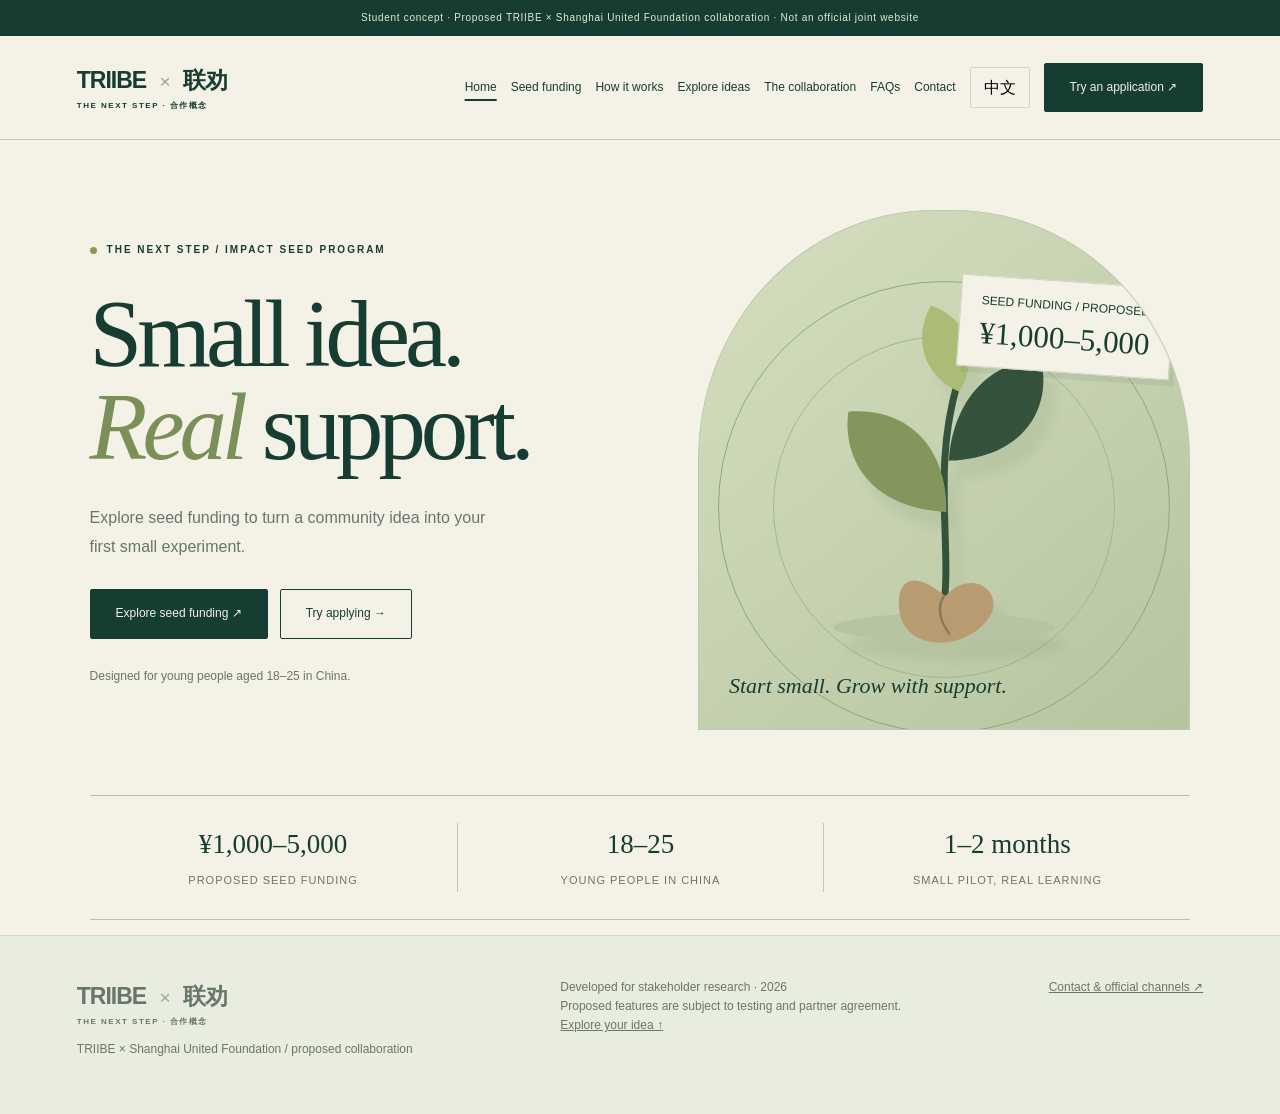
==== index.html @ d9dc988c "Add files via upload" ====
<!doctype html><html lang="en"><head><meta charset="utf-8"><meta name="viewport" content="width=device-width, initial-scale=1"><title>The Next Step — TRIIBE × 联劝 · 合作概念</title><meta name="description" content="Turn a social impact idea into a small first experiment. Explore the Impact Seed Program prototype."><link rel="icon" href="data:image/svg+xml,%3Csvg xmlns='http://www.w3.org/2000/svg' viewBox='0 0 100 100'%3E%3Crect width='100' height='100' rx='50' fill='%231e4337'/%3E%3Ctext x='30' y='73' font-size='70' fill='%23f3efdf'%3Et%3C/text%3E%3C/svg%3E"><link rel="stylesheet" href="styles.css"></head><body><div id="app"></div><script src="app.js"></script></body></html>
---- styles.css ----
:root{--green:#214638;--cream:#f5f2e9;--lime:#d5e3a4;--ink:#213d33;--muted:#69766b;--line:#d8ddcf}*{box-sizing:border-box}html{scroll-behavior:smooth}body{margin:0;background:var(--cream);color:var(--ink);font:16px/1.6 Arial,"PingFang SC",sans-serif}button,input,textarea,select{font:inherit}button,a{touch-action:manipulation}a{color:inherit}button{cursor:pointer}button:focus-visible,a:focus-visible,input:focus-visible,textarea:focus-visible,select:focus-visible{outline:3px solid #8b9d48;outline-offset:4px}header{height:90px;border-bottom:1px solid var(--line);display:flex;align-items:center;justify-content:space-between;padding:0 6%;gap:20px}.brand{text-decoration:none;font-size:29px;font-weight:900;letter-spacing:-2px}.brand span{font-size:11px;letter-spacing:1px;display:block;margin-top:-10px}nav{display:flex;gap:28px;align-items:center}nav a{text-decoration:none;font-size:14px}.lang{background:none;border:1px solid var(--line);border-radius:30px;padding:7px 13px}.pill{display:inline-block;text-decoration:none;background:var(--green);color:var(--cream);border:1px solid var(--green);border-radius:40px;padding:13px 24px;font-size:14px}.pill.light{background:var(--lime);color:var(--green);border-color:var(--lime)}.pill.outline{background:transparent;color:inherit;border-color:currentColor}.notice{text-align:center;font-size:12px;letter-spacing:.3px;background:#e8ecd9;padding:8px 15px}.wrap{max-width:1280px;margin:auto;padding:0 6%}.hero{display:grid;grid-template-columns:1.1fr 1fr;gap:55px;padding-top:78px;padding-bottom:75px;align-items:center}.eyebrow{text-transform:uppercase;font-size:11px;font-weight:bold;letter-spacing:2px;display:flex;align-items:center;gap:10px}.eyebrow:before{content:'';height:7px;width:7px;background:#899b55;border-radius:50%}h1{font-family:Georgia,"Songti SC",serif;font-size:clamp(52px,6.2vw,86px);font-weight:normal;line-height:1.04;letter-spacing:-3px;margin:25px 0}h1 em{font-weight:normal;color:#7a8e51}p{max-width:640px}.lead{font-size:17px;color:var(--muted);max-width:420px}.actions{display:flex;gap:12px;flex-wrap:wrap;margin:28px 0}.micro{font-size:12px;color:var(--muted)}.art{min-height:475px;background:#dce3cf;border-radius:180px 180px 10px 10px;position:relative;display:flex;align-items:center;justify-content:center;overflow:hidden}.art:before,.art:after{content:'';position:absolute;width:400px;height:400px;border:1px solid #b8c6a8;border-radius:50%;top:90px}.art:after{width:300px;height:300px;top:145px}.plant{width:230px;height:320px;z-index:1}.artlabel{position:absolute;bottom:24px;left:25px;font:italic 20px Georgia}.float{position:absolute;top:45px;right:20px;background:var(--cream);border:1px solid #cdd4c0;border-radius:8px;padding:12px 18px;font-size:12px;z-index:2;transform:rotate(5deg)}.strip{border-top:1px solid var(--line);border-bottom:1px solid var(--line);display:grid;grid-template-columns:repeat(3,1fr);padding:24px 0;text-align:center}.strip strong{display:block;font-family:Georgia,serif;font-size:26px;font-weight:normal}.strip span{font-size:11px;color:var(--muted)}section{padding:85px 0;scroll-margin-top:20px}h2{font:normal clamp(32px,4vw,50px)/1.15 Georgia,"Songti SC",serif;letter-spacing:-1px;margin:17px 0 22px}h3{font-size:19px;font-weight:500;line-height:1.35}.sectionhead{display:flex;justify-content:space-between;align-items:end;gap:40px;margin-bottom:35px}.sectionhead p{max-width:380px;color:var(--muted);font-size:14px}.cards{display:grid;grid-template-columns:repeat(3,1fr);gap:20px}.card{border:1px solid var(--line);padding:30px;border-radius:5px;display:flex;flex-direction:column}.card .icon{font:34px Georgia;color:#7b8c54}.card p{font-size:14px;color:var(--muted)}.card ul{padding-left:18px;font-size:13px;line-height:1.9}.dark{background:var(--green);color:var(--cream)}.dark .eyebrow:before{background:var(--lime)}.steps{display:grid;grid-template-columns:repeat(4,1fr);gap:25px;margin-top:40px}.step{border-top:1px solid #66806a;padding-top:17px}.step b{font:italic 32px Georgia;color:var(--lime)}.step p{font-size:13px;color:#cbd7ca}.split{display:grid;grid-template-columns:.8fr 1.2fr;gap:70px}.quiz{background:#e5e9d8;padding:35px;border-radius:8px}.quiz h3{margin-top:0;font-size:22px}.choices{display:grid;gap:10px}.choice{border:1px solid #c4cdb4;background:var(--cream);text-align:left;border-radius:5px;padding:15px;color:var(--green)}.choice:hover{background:#d5e3a4}.result{border-left:3px solid #84964e;padding-left:20px}.tag{font-size:10px;text-transform:uppercase;letter-spacing:1px;border:1px solid var(--line);padding:4px 8px;border-radius:20px;align-self:start}.example{margin:20px 0}.example .card{background:#eceee2}.example strong{font-family:Georgia;font-weight:normal;font-size:22px}.example .card p{margin-bottom:0}.formarea{background:#e8ecdf}.formbox{background:var(--cream);padding:35px;border:1px solid var(--line);border-radius:6px}.progress{display:flex;gap:8px;margin-bottom:25px}.progress i{height:4px;background:#d7ddcd;flex:1}.progress i.on{background:var(--green)}label{display:block;font-size:13px;font-weight:bold;margin-bottom:16px}input,select,textarea{display:block;width:100%;border:1px solid #c9d0bf;border-radius:3px;background:#fffef9;color:var(--ink);padding:12px;margin-top:7px}textarea{min-height:100px;resize:vertical}.row{display:grid;grid-template-columns:1fr 1fr;gap:16px}.check{display:flex;align-items:start;gap:10px;font-weight:normal}.check input{width:auto;margin-top:6px}.formbuttons{display:flex;gap:10px;justify-content:space-between;align-items:center;margin-top:25px}.error{color:#a03724;font-size:13px}details{border-bottom:1px solid var(--line);padding:19px 0}summary{cursor:pointer;font-size:17px}details p{font-size:14px;color:var(--muted);max-width:800px}.outcomes{display:flex;gap:10px;flex-wrap:wrap;margin-top:25px}.outcomes span{padding:8px 13px;border:1px solid #6b836d;border-radius:25px;font-size:12px}footer{padding:40px 6%;display:flex;justify-content:space-between;border-top:1px solid var(--line);gap:30px;font-size:12px;color:var(--muted)}[hidden]{display:none!important}.success{padding:20px 0}.success h3{font-family:Georgia;font-size:32px}.mobilemenu{display:none}@media(max-width:800px){header{height:75px}nav{gap:10px}nav a:not(.pill){display:none}nav .pill{padding:8px 12px;font-size:12px}.hero{grid-template-columns:1fr;gap:35px;padding-top:42px}.art{min-height:360px;max-width:500px;width:100%;margin:auto}.plant{height:260px}h1{letter-spacing:-2px}.cards,.steps{grid-template-columns:1fr 1fr}.cards .card:last-child{grid-column:1/-1}.split{grid-template-columns:1fr;gap:25px}.sectionhead{display:block}.sectionhead p{max-width:100%}section{padding:55px 0}.strip strong{font-size:20px}.strip span{font-size:10px}.row{grid-template-columns:1fr}.formbox,.quiz{padding:23px}footer{flex-direction:column}.steps{gap:20px}}@media(prefers-reduced-motion:reduce){html{scroll-behavior:auto}}

header{position:relative;background:var(--cream);z-index:10}nav{gap:20px}nav a[aria-current=page]:not(.pill){text-decoration:underline;text-underline-offset:8px;text-decoration-thickness:2px}main{min-height:calc(100vh - 290px)}#stories{padding-top:65px}#support .actions{margin-bottom:0}
@media(max-width:1050px){header{padding:0 4%;gap:12px}nav{gap:12px}nav a{font-size:12px}}
@media(max-width:800px){.mobilemenu{display:block;margin-left:auto}nav{display:none;position:absolute;top:75px;left:0;right:0;background:var(--cream);padding:22px 6%;border-bottom:1px solid var(--line);box-shadow:0 12px 20px #213d3310}nav.open{display:flex;align-items:stretch;flex-direction:column;gap:12px}nav a:not(.pill){display:block;font-size:16px;padding:8px 0}nav .lang{align-self:start}nav .pill{align-self:start;padding:12px 20px}main{min-height:65vh}}

/* Editorial identity: deep forest, paper, oversized typography. */
:root{--green:#163d32;--cream:#f4f1e7;--lime:#dce7b4;--ink:#173d32;--line:#d3d7c9}
body{background:var(--cream)}header{height:104px;padding:0 4%;border-bottom:1px solid #bcc7b6}.brand{font-size:23px;letter-spacing:-1px;white-space:nowrap}.brand small{font-weight:normal;color:#9cab82;margin:0 8px}.brand span{font-size:8px;letter-spacing:1.5px;margin-top:1px}nav{gap:16px}nav a{font-size:12px}.notice{background:#173d32;color:#e4e9d6;font-size:10px;letter-spacing:.7px;padding:10px}.wrap{max-width:1440px;padding:0 7%}.hero{padding-top:70px;padding-bottom:65px;gap:7%;grid-template-columns:1.08fr 1fr}h1{font-size:clamp(65px,7.4vw,112px);letter-spacing:-5px;line-height:.98;margin:30px 0}h1 em{color:#7b8f58}h2{font-size:clamp(42px,5vw,72px);line-height:1.04;letter-spacing:-2px}.lead{font-size:16px;line-height:1.8}.eyebrow{font-size:10px;letter-spacing:2px}.pill{padding:14px 25px;border-radius:2px;font-size:12px;transition:background .2s,transform .2s}.pill:hover{transform:translateY(-2px);background:#315944;color:white}.pill.outline:hover{background:#e1e7d3;color:var(--green)}.lang{border-radius:2px}.art{min-height:520px;border-radius:48% 48% 0 0;background:linear-gradient(140deg,#d5dfc0,#b6c4a0);border:1px solid #bdc9ac}.art:before{height:450px;width:450px;top:70px;border-color:#91a77b}.art:after{height:340px;width:340px;top:125px;border-color:#a4b68f}.plant{width:280px;height:390px;filter:drop-shadow(12px 18px 5px #3c533414)}.float{right:18px;top:70px;border-radius:0;transform:rotate(4deg);padding:15px 20px;box-shadow:5px 6px #193d3212}.artlabel{font-size:22px;left:30px;bottom:30px}.strip{padding:27px 0;border-color:#b6c3ad;margin-bottom:15px}.strip>div+div{border-left:1px solid #bdc9b5}.strip strong{font-size:27px}.strip span{letter-spacing:1px}.card{border:0;border-top:1px solid #a8b99b;border-radius:0;padding:30px 22px 30px 0}.card h3{font:normal 28px/1.2 Georgia,"Songti SC",serif}.card p{line-height:1.8}.cards{gap:35px}.card .eyebrow{font-size:9px}.dark{background:#173d32}.dark h2{max-width:800px}.steps{gap:40px}.step b{font-size:42px}.step h3{font-family:Georgia,"Songti SC",serif;font-size:24px}.example .card{padding:30px;background:#e8eddb;border-top:0;min-height:270px;position:relative}.example .card:after{content:'↗';font-size:28px;position:absolute;bottom:15px;right:22px;color:#82935e}.tag{border-radius:0;font-size:9px}.quiz,.formbox{border-radius:0;padding:40px}.formbox{box-shadow:12px 12px #183d320a}.choice{border-radius:0;padding:18px}.formarea{background:#e5ebd8}.formarea h2{font-size:60px}input,select,textarea{border-radius:0;background:#fbfaf5;padding:14px}.progress i{height:3px}.partner-grid{display:grid;grid-template-columns:1fr 1fr;gap:25px;margin:50px 0 30px}.partner-card{padding:45px;background:#e5ebd8;min-height:250px}.partner-card:nth-child(2){background:#173d32;color:#f4f1e7}.partner-card h3{font:normal 34px/1.2 Georgia,"Songti SC",serif}.partner-card p{font-size:14px;line-height:1.9;opacity:.8}.collab-note{font-size:12px;border-left:2px solid #8da06d;padding:10px 20px;color:#66755f;max-width:800px}footer{padding:42px 7%;background:#e9eddf}details{padding:25px 0}summary{font-family:Georgia,"Songti SC",serif;font-size:23px}.split{gap:8%}section{padding:70px 0 85px}
@media(min-width:801px) and (max-width:1150px){header{flex-wrap:wrap;height:auto;min-height:110px;padding-top:20px;padding-bottom:15px;gap:18px}nav{gap:15px;flex-wrap:wrap}.hero{gap:35px}h1{font-size:75px}.art{min-height:450px}}
@media(max-width:800px){header{height:85px}.brand{font-size:21px}nav{top:85px}.notice{font-size:9px}.hero{padding-top:42px;gap:35px}h1{font-size:76px;letter-spacing:-4px}.art{min-height:410px;max-width:450px}.plant{height:310px}.strip strong{font-size:20px}.strip span{letter-spacing:0;font-size:9px}.cards{gap:20px}.card h3{font-size:25px}.partner-grid{grid-template-columns:1fr}.partner-card{padding:28px}.formarea h2{font-size:45px}section{padding:45px 0 60px}.formbox,.quiz{padding:25px}.steps{gap:25px}h2{letter-spacing:-1px}.example .card{min-height:240px}}
@media(max-width:480px){.cards{grid-template-columns:1fr}.cards .card:last-child{grid-column:auto}.strip strong{font-size:16px}.strip span{font-size:8px}.art{min-height:350px}h1{font-size:66px}.steps{grid-template-columns:1fr}.partner-card h3{font-size:29px}}

.funding-hero{display:flex;align-items:center;justify-content:space-between;gap:25px;padding:35px 0;border-top:1px solid var(--line);border-bottom:1px solid var(--line);margin:35px 0}.funding-number{font:normal clamp(42px,6.5vw,94px)/1.2 Georgia,serif;letter-spacing:-3px;margin:15px 0}.funding-number span{color:#82925c}.funding-side{font-size:18px;line-height:2.5;border-left:1px solid var(--line);padding-left:40px}.disclosure-grid{display:grid;grid-template-columns:1fr 1fr;gap:0 45px;margin-top:45px}.detailbody{font-size:14px;line-height:1.9;padding:18px 0;max-width:740px;color:var(--muted)}.dark .pill.outline{color:var(--cream)}.dark .steps{margin:45px 0}.dark .lead{color:#c7d4c2}.float strong{font:normal 31px Georgia;display:block;margin-top:5px}.idea-grid{display:grid;grid-template-columns:repeat(3,1fr);gap:24px;margin-top:40px}.idea-card{border:1px solid var(--line)}.idea-art{height:180px;padding:20px;background:#dce5cb;display:flex;justify-content:space-between;align-items:center}.idea-art>span{align-self:start;font:italic 22px Georgia}.idea-art>b{font:normal 115px Georgia;margin-right:20px;color:#486642}.art-1{background:#e4ddc9}.art-2{background:#c6d7c8}.idea-content{padding:25px}.idea-content h3{font:normal 30px Georgia,"Songti SC",serif;margin:20px 0 12px}.idea-content p{font-size:14px}.idea-content summary,.partner-card summary{font:14px Arial,"PingFang SC",sans-serif}.partner-card .detailbody{color:inherit;opacity:.85}#workflow{max-width:950px;margin:auto}#workflow summary{font-size:25px}#partners .partner-grid{margin-top:30px}.formarea .micro{max-width:380px}
@media(max-width:800px){.funding-hero{align-items:start;flex-direction:column}.funding-side{padding-left:0;border:0;font-size:16px;display:flex;gap:25px}.funding-number{font-size:55px}.disclosure-grid{grid-template-columns:1fr}.idea-grid{grid-template-columns:1fr}.idea-card{display:grid;grid-template-columns:130px 1fr}.idea-art{height:100%;min-height:230px;flex-direction:column}.idea-art>b{font-size:70px;margin:0}.idea-content{padding:20px}.idea-content h3{font-size:27px}.float strong{font-size:26px}}
@media(max-width:420px){.idea-card{display:block}.idea-art{height:130px;min-height:0;flex-direction:row}.funding-number{font-size:46px}.funding-side{gap:15px;font-size:14px}}

/* Shared spacing and language-aware type */
:root{--body-font:"PingFang SC","Hiragino Sans GB","Microsoft YaHei",-apple-system,BlinkMacSystemFont,"Segoe UI",sans-serif;--display-font:"Palatino Linotype","Book Antiqua",Palatino,Georgia,serif}
body{font-family:var(--body-font);-webkit-font-smoothing:antialiased;text-rendering:optimizeLegibility}h1,h2,.card h3,.step h3,.partner-card h3,.idea-content h3,summary{font-family:var(--display-font);font-weight:400}#how>.wrap{width:100%;margin-inline:auto}#how .pill:not(.outline){background:var(--lime);border-color:var(--lime);color:var(--green)}.wrap{width:100%}header,footer{padding-inline:max(6%,calc((100vw - 1240px)/2))}
html[lang="zh-CN"] h1,html[lang="zh-CN"] h2,html[lang="zh-CN"] h3,html[lang="zh-CN"] summary,html[lang="zh-CN"] .artlabel{font-family:var(--body-font);font-style:normal;letter-spacing:.025em;font-weight:500}html[lang="zh-CN"] h1{font-size:clamp(48px,5.3vw,78px);line-height:1.24}html[lang="zh-CN"] h2{font-size:clamp(34px,3.8vw,56px);line-height:1.35}html[lang="zh-CN"] h1 em{font-style:normal;font-weight:500}html[lang="zh-CN"] h3{line-height:1.5}html[lang="zh-CN"] p,html[lang="zh-CN"] .detailbody{line-height:1.95;letter-spacing:.025em}html[lang="zh-CN"] .eyebrow{letter-spacing:.12em;font-weight:500}html[lang="zh-CN"] summary{font-size:19px}html[lang="zh-CN"] .brand{font-weight:650}html[lang="zh-CN"] nav a{font-size:13px}html[lang="zh-CN"] .pill{font-size:14px;letter-spacing:.03em}
@media(max-width:1150px) and (min-width:801px){header{padding-inline:5%}nav{gap:12px}html[lang="zh-CN"] nav a{font-size:12px}}
@media(max-width:800px){header,footer{padding-inline:6%}.wrap{padding-inline:7%}html[lang="zh-CN"] h1{font-size:52px}html[lang="zh-CN"] h2{font-size:36px}html[lang="zh-CN"] .formarea h2{font-size:36px}html[lang="zh-CN"] .partner-card h3,html[lang="zh-CN"] .idea-content h3{font-size:25px}}

.contact-grid{display:grid;grid-template-columns:1fr 1fr;gap:28px;margin:40px 0}.contact-card{border-top:1px solid var(--line);background:#e8eddf;padding:32px}.contact-card h3{font-size:25px}.contact-link{font-size:clamp(15px,1.6vw,22px);text-underline-offset:5px;overflow-wrap:anywhere}.contact-card .micro{margin-bottom:4px}.contact-card summary{font-size:17px}header{flex-wrap:wrap;height:auto;min-height:104px;padding-block:20px;gap:20px}nav{flex-wrap:wrap;gap:14px}@media(max-width:800px){.contact-grid{grid-template-columns:1fr}.contact-card{padding:24px}header{height:85px;min-height:85px;padding-block:0}nav{gap:12px}}

/* Gentle motion on page entry, with an accessible reduced-motion fallback. */
@keyframes riseIn{from{opacity:0;transform:translateY(18px)}to{opacity:1;transform:translateY(0)}}
@keyframes imageIn{from{opacity:0;transform:translateY(20px) scale(.97)}to{opacity:1;transform:translateY(0) scale(1)}}
.page-enter .hero>div:first-child,.page-enter main section:not([hidden])>.wrap,.page-enter main section:not([hidden]):not(#how){animation:riseIn .65s cubic-bezier(.2,.7,.2,1) both}.page-enter .hero .art{animation:imageIn .85s cubic-bezier(.2,.7,.2,1) .1s both}.page-enter .strip{animation:riseIn .65s ease .2s both}.page-enter .step,.page-enter .idea-card,.page-enter .contact-card,.page-enter .partner-card{animation:riseIn .6s ease both}.page-enter .step:nth-child(2),.page-enter .idea-card:nth-child(2),.page-enter .contact-card:nth-child(2),.page-enter .partner-card:nth-child(2){animation-delay:.10s}.page-enter .step:nth-child(3),.page-enter .idea-card:nth-child(3){animation-delay:.20s}.page-enter .step:nth-child(4){animation-delay:.30s}.idea-card,.partner-card,.contact-card{transition:transform .25s ease,box-shadow .25s ease}.idea-card:hover,.partner-card:hover,.contact-card:hover{transform:translateY(-4px);box-shadow:0 12px 28px #163d3210}.choice{transition:background .2s ease,transform .2s ease}.choice:hover{transform:translateX(4px)}@media(prefers-reduced-motion:reduce){*,*::before,*::after{animation:none!important;transition:none!important;scroll-behavior:auto!important}}
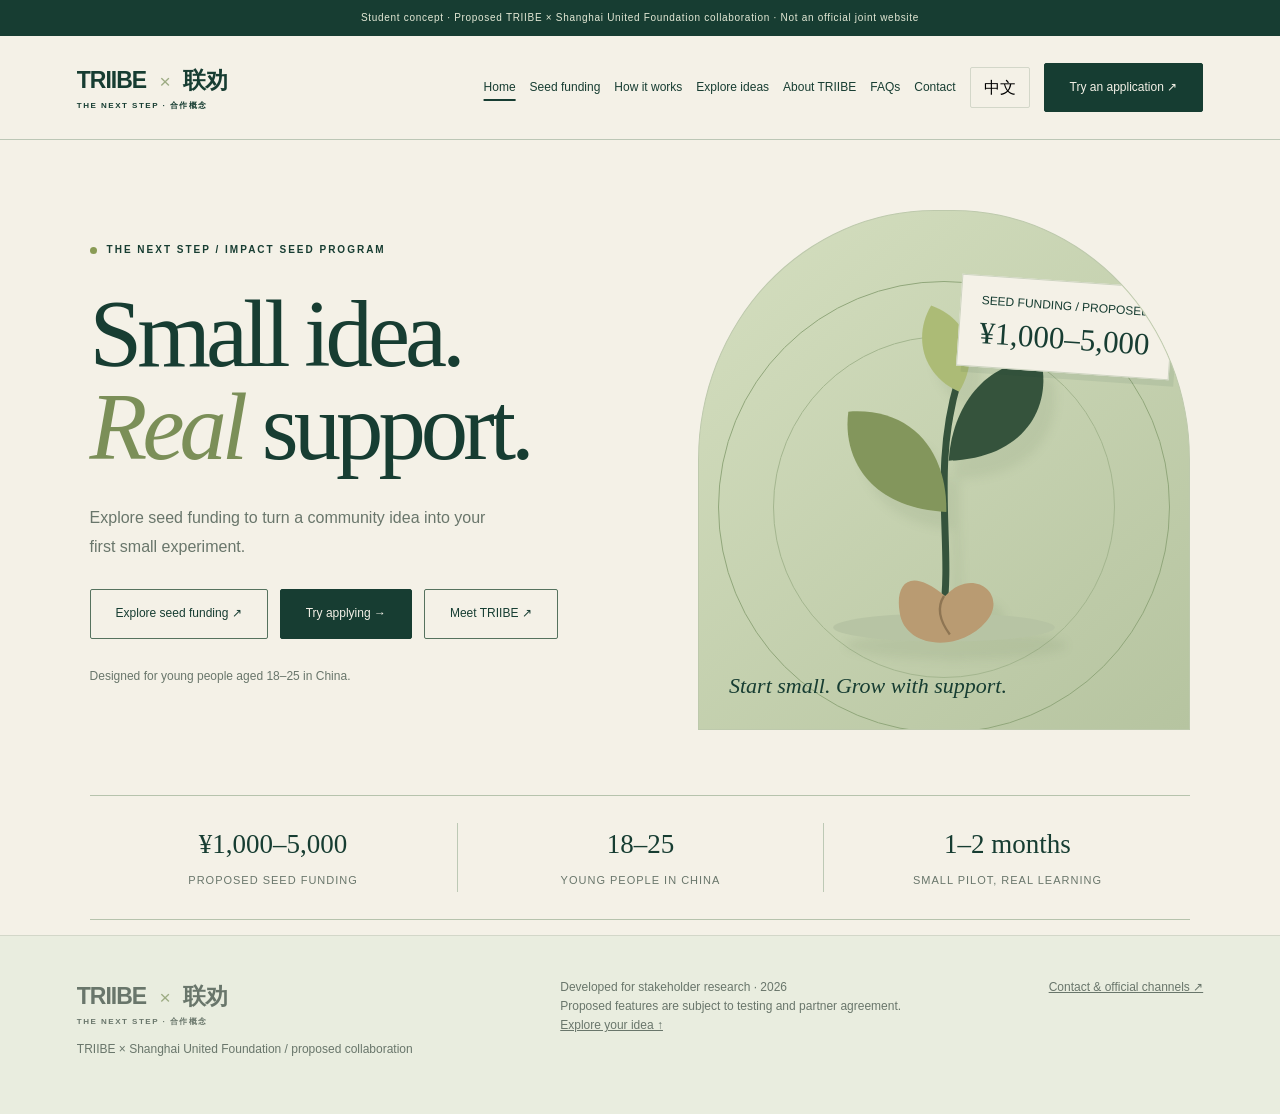
==== commit ff735586: "Add files via upload" ====
--- a/index.html
+++ b/index.html
@@ -1 +1 @@
-<!doctype html><html lang="en"><head><meta charset="utf-8"><meta name="viewport" content="width=device-width, initial-scale=1"><title>The Next Step — TRIIBE × 联劝 · 合作概念</title><meta name="description" content="Turn a social impact idea into a small first experiment. Explore the Impact Seed Program prototype."><link rel="icon" href="data:image/svg+xml,%3Csvg xmlns='http://www.w3.org/2000/svg' viewBox='0 0 100 100'%3E%3Crect width='100' height='100' rx='50' fill='%231e4337'/%3E%3Ctext x='30' y='73' font-size='70' fill='%23f3efdf'%3Et%3C/text%3E%3C/svg%3E"><link rel="stylesheet" href="styles.css"></head><body><div id="app"></div><script src="app.js"></script></body></html>
+<!doctype html><html lang="en"><head><meta charset="utf-8"><meta name="viewport" content="width=device-width, initial-scale=1"><title>The Next Step — TRIIBE × 联劝 · 合作概念</title><meta name="description" content="Turn a social impact idea into a small first experiment. Explore the Impact Seed Program prototype."><link rel="icon" href="data:image/svg+xml,%3Csvg xmlns='http://www.w3.org/2000/svg' viewBox='0 0 100 100'%3E%3Crect width='100' height='100' rx='50' fill='%231e4337'/%3E%3Ctext x='30' y='73' font-size='70' fill='%23f3efdf'%3Et%3C/text%3E%3C/svg%3E"><link rel="stylesheet" href="styles.css?v=20261028-photo-fix"></head><body><div id="app"></div><script src="app.js?v=20261028-photo-fix"></script></body></html>
--- a/styles.css
+++ b/styles.css
@@ -29,3 +29,23 @@
 @keyframes riseIn{from{opacity:0;transform:translateY(18px)}to{opacity:1;transform:translateY(0)}}
 @keyframes imageIn{from{opacity:0;transform:translateY(20px) scale(.97)}to{opacity:1;transform:translateY(0) scale(1)}}
 .page-enter .hero>div:first-child,.page-enter main section:not([hidden])>.wrap,.page-enter main section:not([hidden]):not(#how){animation:riseIn .65s cubic-bezier(.2,.7,.2,1) both}.page-enter .hero .art{animation:imageIn .85s cubic-bezier(.2,.7,.2,1) .1s both}.page-enter .strip{animation:riseIn .65s ease .2s both}.page-enter .step,.page-enter .idea-card,.page-enter .contact-card,.page-enter .partner-card{animation:riseIn .6s ease both}.page-enter .step:nth-child(2),.page-enter .idea-card:nth-child(2),.page-enter .contact-card:nth-child(2),.page-enter .partner-card:nth-child(2){animation-delay:.10s}.page-enter .step:nth-child(3),.page-enter .idea-card:nth-child(3){animation-delay:.20s}.page-enter .step:nth-child(4){animation-delay:.30s}.idea-card,.partner-card,.contact-card{transition:transform .25s ease,box-shadow .25s ease}.idea-card:hover,.partner-card:hover,.contact-card:hover{transform:translateY(-4px);box-shadow:0 12px 28px #163d3210}.choice{transition:background .2s ease,transform .2s ease}.choice:hover{transform:translateX(4px)}@media(prefers-reduced-motion:reduce){*,*::before,*::after{animation:none!important;transition:none!important;scroll-behavior:auto!important}}
+
+.answer-summary{background:#e6ebd9;padding:15px;font-size:13px;line-height:1.8;margin:20px 0}.response-plan{margin-top:30px;padding-top:22px;border-top:1px solid var(--line)}.response-grid{display:grid;grid-template-columns:repeat(2,1fr);gap:14px;margin-top:20px}.response-grid>div{border-left:2px solid #93a372;padding-left:12px}.response-grid b{font-size:13px;font-weight:500}.response-grid p{font-size:12px;margin:6px 0;color:var(--muted)}#intakeBack{margin-top:20px}#application textarea{min-height:85px}.formbox .answer-summary{font-size:12px}.formarea .split{align-items:start}#about .cards{margin:30px 0}#about .strip strong{font-size:27px}@media(max-width:480px){.response-grid{grid-template-columns:1fr}}
+
+/* Founder stories and partnership map */
+#about .cards{gap:24px}#about .founder-card{padding:0;border:1px solid #d0dac7;background:#f9f7f0;overflow:hidden}.founder-photo{height:290px;position:relative;overflow:hidden;background:#dce5cf}.photo-1{background:#c6d7c7}.photo-2{background:#e4ddca}.founder-photo img{width:100%;height:100%;object-fit:cover;object-position:center 25%;display:block;transition:transform .5s ease}.founder-card:hover img{transform:scale(1.035)}.photo-caption{position:absolute;bottom:14px;left:14px;background:#f5f2e9ee;padding:6px 10px;font-size:9px;letter-spacing:1px}.founder-copy{padding:26px;display:flex;flex-direction:column;flex:1}.founder-copy h3{font-size:27px;line-height:1.25;margin:20px 0 12px}.founder-copy p{font-size:14px}.founder-copy>a{margin-top:auto;font-size:12px;padding-top:15px;text-underline-offset:5px}.pillar-icon{margin-bottom:16px;color:#78905d}.structure{margin:38px 0 28px;padding:30px;background:#faf9f4;border:1px solid var(--line);border-radius:14px}.structure-label{text-align:center;font-size:11px;letter-spacing:1.4px;margin-bottom:25px}.structure-pair{display:grid;grid-template-columns:1fr 1fr;gap:16px}.structure-box{background:#e3ede4;border-radius:12px;text-align:center;padding:26px 20px}.structure-box h3{font-family:var(--body-font);font-size:23px;font-weight:500;margin:0 0 12px}.structure-box p{margin:0 auto;font-size:14px;color:#5a7566;line-height:1.8}.structure-core{background:#204e3e;color:#f4f1e7;padding:30px}.structure-core p{color:#dce7db}.structure-local{background:transparent;border:1px solid #dce4d7}.structure-youth{background:#f2f5eb;border:1px solid #bfceba}.structure-connector{display:flex;justify-content:center;align-items:center;gap:22px;padding:17px 0;font-size:12px;color:#75836d}.structure-connector span{font-size:23px}.structure>.micro{margin-top:24px;text-align:center;max-width:100%;font-size:11px}.role-disclosure{margin-bottom:25px}.role-disclosure summary{font-size:17px}.founder-card{transition:box-shadow .25s ease}.founder-card:hover{box-shadow:0 12px 25px #163d3212}@media(max-width:800px){.founder-photo{height:260px}.structure{padding:20px}.structure-box h3{font-size:19px}.structure-box p{font-size:12px}}@media(max-width:480px){.structure-pair{grid-template-columns:1fr}.structure-box{padding:22px 15px}.structure-connector{gap:10px;font-size:11px}.founder-photo{height:300px}}
+
+/* One continuous journey: pilot steps above, next pathways below. */
+#how{padding-bottom:0}#how>.wrap{padding-bottom:60px}#how .steps{gap:18px}#how .step{position:relative;border:1px solid #597260;background:#ffffff04;border-radius:8px;padding:24px;overflow:hidden}#how .step b{font-size:30px}#how .step-symbol{position:absolute;right:18px;top:18px;font-size:34px;font-weight:300;color:#8fa77a}#how .step h3{margin-top:35px}#how .step p{margin-bottom:0}.after-pilot{background:var(--cream);color:var(--ink);padding:65px 0 70px}.after-heading{display:flex;align-items:end;justify-content:space-between;gap:35px;margin-bottom:35px}.after-heading h2{margin-bottom:0!important}.after-heading>p{max-width:310px;color:var(--muted);font-size:14px}.pathways{display:grid;grid-template-columns:repeat(3,1fr);gap:22px}.pathway{border:1px solid #ced7c4;background:#fbfaf5;overflow:hidden;border-radius:8px;transition:transform .25s,box-shadow .25s}.pathway:hover{transform:translateY(-4px);box-shadow:0 10px 24px #173d3212}.pathway-art{height:175px;background:#e3e9d7;position:relative;display:flex;align-items:center;justify-content:center;overflow:hidden}.path-1 .pathway-art{background:#d2dfd5}.path-2 .pathway-art{background:#dce3b9}.pathway-art>span{position:absolute;top:18px;left:20px;font-size:11px;letter-spacing:2px}.pathway-art>b{font:normal 110px Georgia;color:#496544;z-index:1}.pathway-art>i{position:absolute;border:1px solid #93a78088;width:130px;height:130px;border-radius:50%;right:-15px;bottom:-15px}.pathway-copy{padding:26px}.pathway-copy h3{font:normal 27px/1.3 var(--display-font);margin:0 0 16px}.pathway-copy p{font-size:14px;line-height:1.8;color:var(--muted)}.pathway-copy a{font-size:12px;text-underline-offset:4px}#how .after-pilot h2{max-width:none}.after-pilot>.wrap>.micro{margin-top:25px;max-width:850px}.page-enter .pathway{animation:riseIn .6s ease both}.page-enter .pathway:nth-child(2){animation-delay:.1s}.page-enter .pathway:nth-child(3){animation-delay:.2s}@media(max-width:800px){#how .steps{grid-template-columns:1fr 1fr}.after-heading{display:block}.after-heading>p{max-width:100%;margin-top:20px}.pathways{grid-template-columns:1fr}.pathway{display:grid;grid-template-columns:140px 1fr}.pathway-art{height:100%;min-height:210px}.pathway-art>b{font-size:85px}.after-pilot{padding:45px 0}.pathway-copy{padding:22px}}@media(max-width:480px){#how .steps{grid-template-columns:1fr}.pathway{grid-template-columns:100px 1fr}.pathway-art{min-height:220px}.pathway-art>b{font-size:65px}.pathway-copy h3{font-size:23px}}
+
+#stories .idea-art{height:200px;display:flex;justify-content:center;align-items:center;padding:15px;position:relative;background:#e4ead8}#stories .art-1{background:#e8dfce}#stories .art-2{background:#d6e2d9}#stories .idea-art>span{position:absolute;top:18px;left:20px;font:11px var(--body-font);letter-spacing:2px}.pilot-illustration{width:100%;height:175px;transition:transform .3s}.idea-card:hover .pilot-illustration{transform:translateY(-3px)}.budget-sheet{border:1px solid var(--line);background:#fbfaf5;margin:20px 0;font-size:12px}.budget-sheet-head,.budget-total{display:flex;align-items:center;justify-content:space-between;padding:15px;background:#e5ebd9;gap:12px}.budget-sheet-head span{font-size:9px;letter-spacing:1px}.budget-sheet-head strong{font:23px Georgia}.budget-line{display:flex;justify-content:space-between;align-items:start;gap:12px;padding:15px;border-bottom:1px solid var(--line)}.budget-line b{font-size:13px;font-weight:500}.budget-line small{display:block;color:#6c7e61;margin-top:4px}.budget-line p{font-size:11px!important;line-height:1.7;margin:6px 0 0}.budget-line>strong{white-space:nowrap;font-size:13px}.budget-total{background:transparent;font-size:13px}.budget-tips{padding:32px;background:#e9eddf;margin:35px 0}.budget-tips h3{font:normal 32px/1.3 var(--display-font);margin:18px 0}.budget-tip-grid{display:grid;grid-template-columns:repeat(3,1fr);gap:24px}.budget-tip-grid p{font-size:13px}.budget-tip-grid b{display:block;font:italic 28px Georgia;margin-bottom:10px;color:#839462}@media(max-width:800px){#stories .idea-card{display:block}#stories .idea-art{height:180px;min-height:0}.budget-tip-grid{grid-template-columns:1fr;gap:0}.budget-tips{padding:24px}}
+
+.triibe-tool{display:block;width:100%;border:0;height:1100px;background:transparent;margin-top:35px}#find.tool-page{display:block}.tool-page>.lead{max-width:660px}#support .actions,#how .actions{row-gap:12px}.tool-page h2{max-width:850px}@media(max-width:800px){.triibe-tool{height:1900px}}
+
+/* Action colours communicate purpose: exploration tools vs other destinations. */
+.actions a.pill{background:transparent!important;color:var(--green)!important;border-color:#55725e!important}.dark>.wrap .actions a.pill{background:transparent!important;color:var(--cream)!important;border-color:#aabca5!important}
+.actions a.pill[href="#find"],.actions a.pill[href="#budget"],.dark>.wrap .actions a.pill[href="#find"],.dark>.wrap .actions a.pill[href="#budget"]{background:#dce7b4!important;color:#173d32!important;border-color:#dce7b4!important}
+.actions a.pill:hover{background:#e4eadd!important;color:#173d32!important}.dark>.wrap .actions a.pill:hover{background:#ffffff14!important;color:#f4f1e7!important}
+.actions a.pill[href="#find"]:hover,.actions a.pill[href="#budget"]:hover{background:#cbdc98!important;color:#173d32!important;border-color:#cbdc98!important}
+
+.hero .actions a.pill[href="#apply"]{background:#173d32!important;color:#f4f1e7!important;border-color:#173d32!important}.hero .actions a.pill[href="#apply"]:hover{background:#315944!important;color:#f4f1e7!important;border-color:#315944!important}
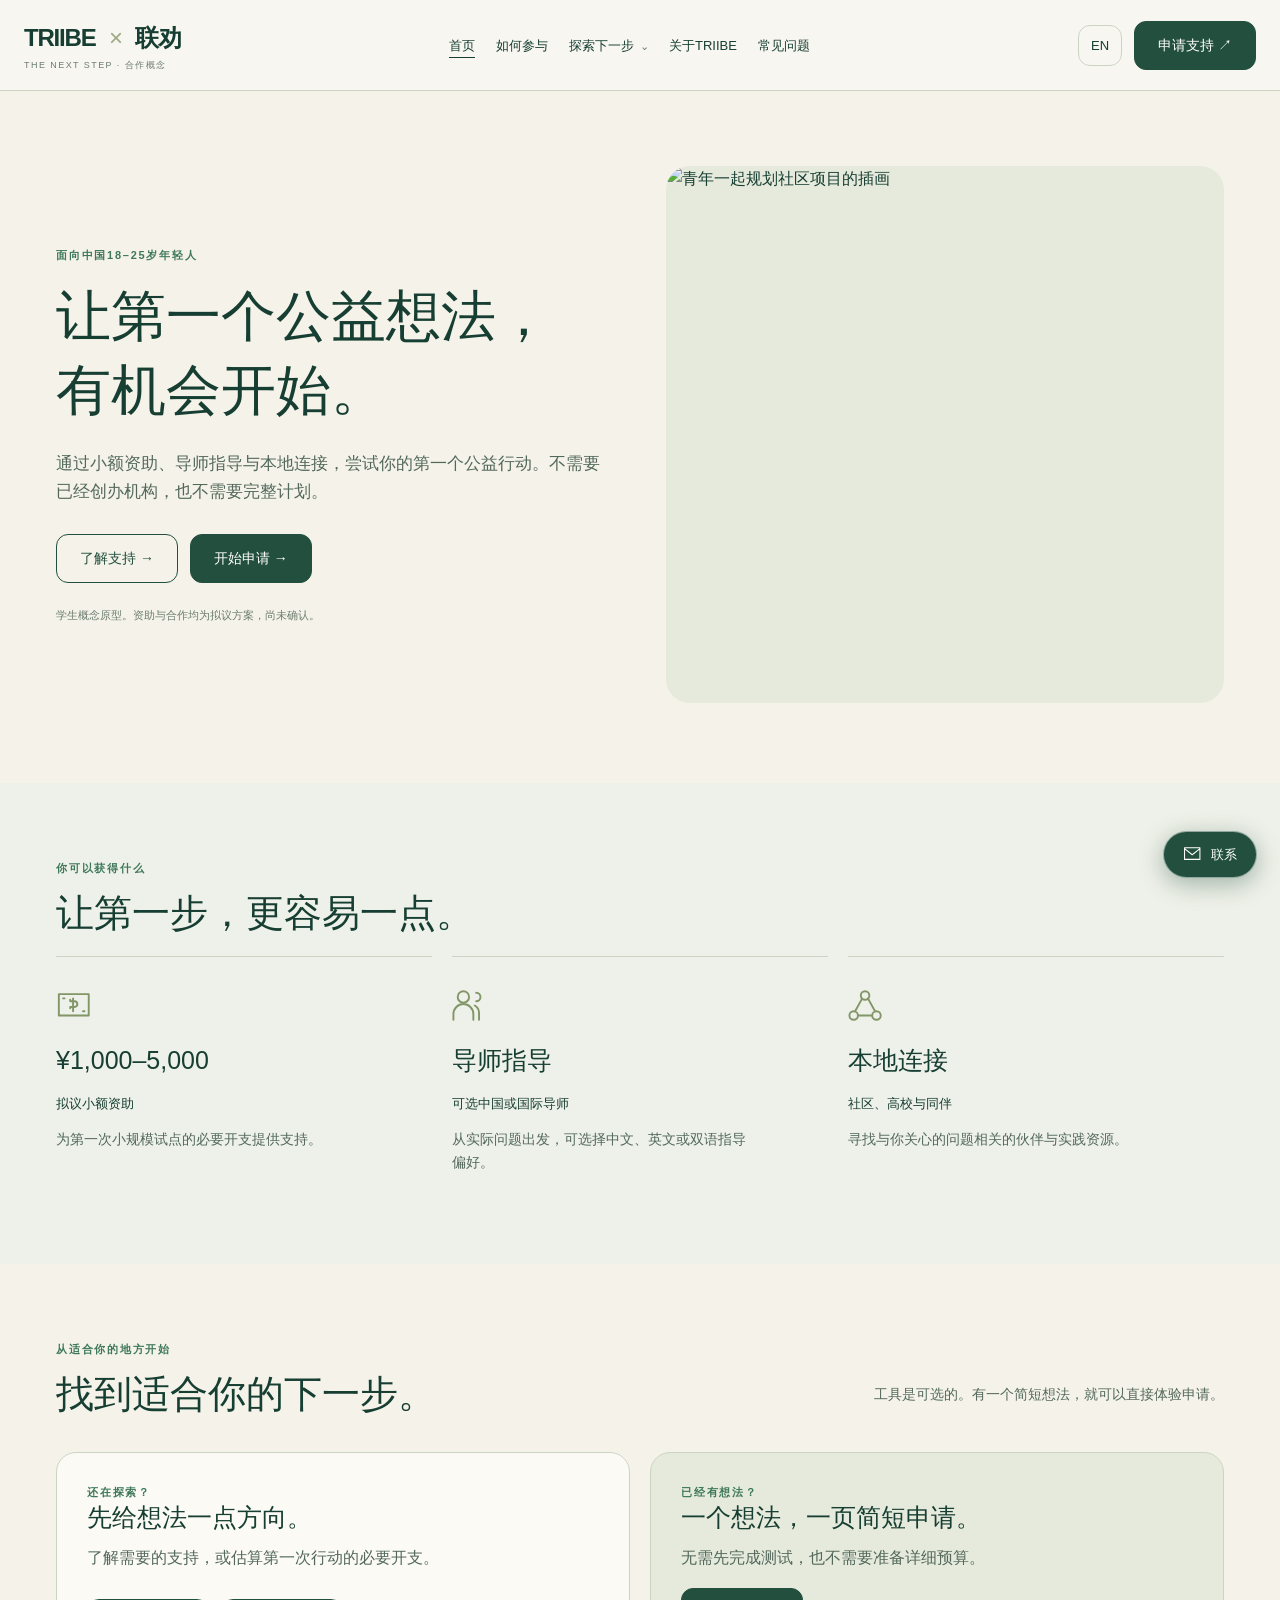
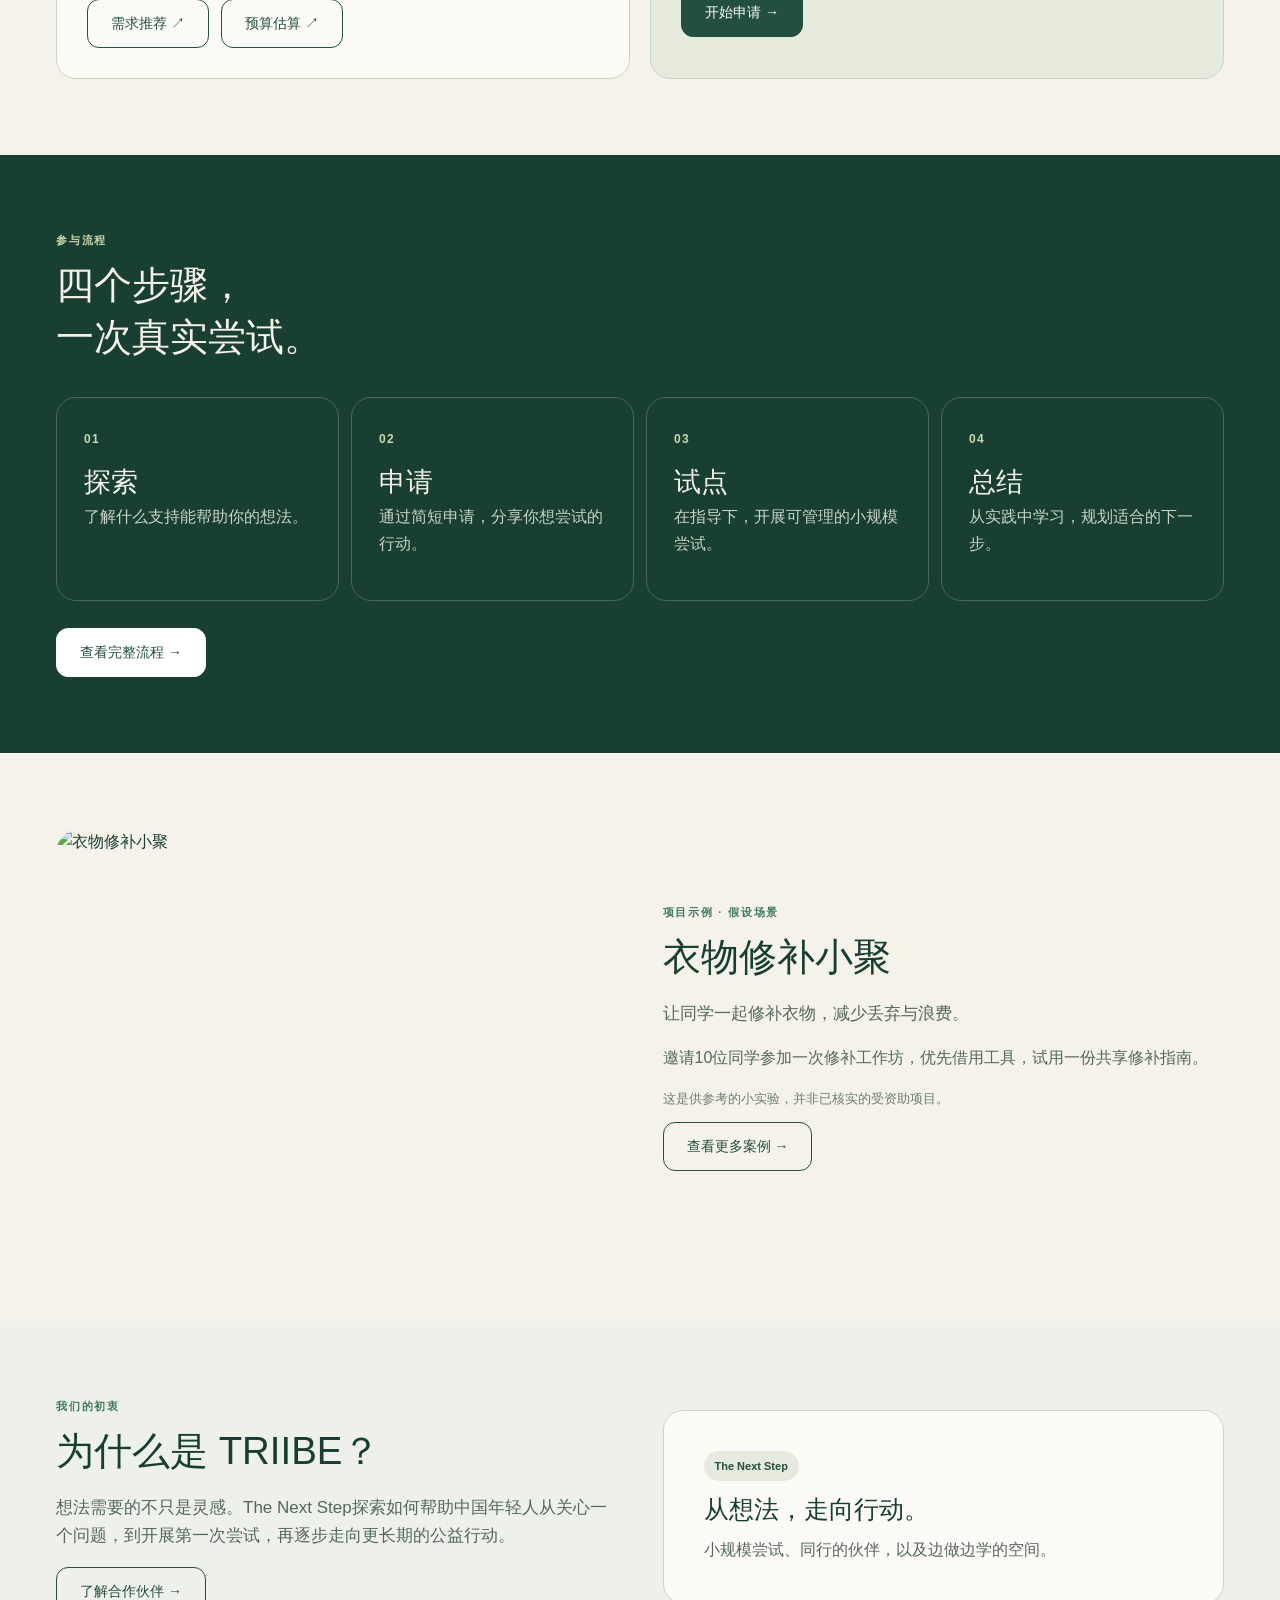
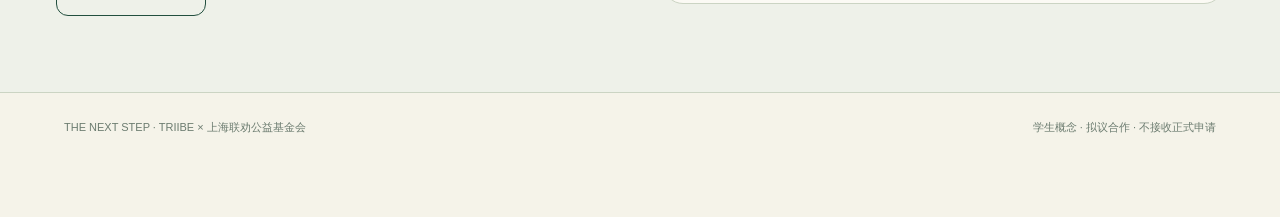
==== commit 0e93a94f: "Add files via upload" ====
--- a/index.html
+++ b/index.html
@@ -1 +1,2 @@
-<!doctype html><html lang="en"><head><meta charset="utf-8"><meta name="viewport" content="width=device-width, initial-scale=1"><title>The Next Step — TRIIBE × 联劝 · 合作概念</title><meta name="description" content="Turn a social impact idea into a small first experiment. Explore the Impact Seed Program prototype."><link rel="icon" href="data:image/svg+xml,%3Csvg xmlns='http://www.w3.org/2000/svg' viewBox='0 0 100 100'%3E%3Crect width='100' height='100' rx='50' fill='%231e4337'/%3E%3Ctext x='30' y='73' font-size='70' fill='%23f3efdf'%3Et%3C/text%3E%3C/svg%3E"><link rel="stylesheet" href="styles.css?v=20261028-photo-fix"></head><body><div id="app"></div><script src="app.js?v=20261028-photo-fix"></script></body></html>
+<!doctype html>
+<html lang="zh-CN"><head><meta charset="UTF-8"><meta name="viewport" content="width=device-width,initial-scale=1"><meta name="description" content="The Next Step：为中国18–25岁年轻人的第一次公益尝试探索小额资助、导师与本地连接。学生概念原型。"><title>The Next Step | TRIIBE × 联劝</title><link rel="stylesheet" href="styles.css?v=20261030-r2"></head><body><header class="header" id="site-header"></header><main id="app" tabindex="-1"></main><footer class="footer" id="site-footer"></footer><script src="app-v4.js?v=20261030-r2"></script></body></html>
--- a/styles.css
+++ b/styles.css
@@ -1,51 +1,15 @@
+:root{--bg:#f7f6f0;--paper:#fffefa;--ink:#203f32;--green:#285d47;--green2:#3e785a;--mint:#e8eee5;--line:#d7dfd3;--muted:#697a6c;--sand:#f0f0e7;--shadow:0 12px 38px rgba(25,58,40,.06)}*{box-sizing:border-box}html{scroll-behavior:smooth}body{margin:0;background:var(--bg);color:var(--ink);font-family:Inter,"Helvetica Neue",Arial,"PingFang SC","Microsoft YaHei",sans-serif;line-height:1.65}a{color:inherit;text-decoration:none}button,input,textarea,select{font:inherit}button{cursor:pointer}.header{position:sticky;top:0;z-index:20;background:rgba(247,246,240,.96);backdrop-filter:blur(14px);border-bottom:1px solid var(--line);padding:16px max(4%,calc((100vw - 1240px)/2));display:flex;align-items:center;justify-content:space-between;gap:18px}.brand{white-space:nowrap;letter-spacing:.05em}.brand b{font-size:25px}.brand span{font-size:11px;letter-spacing:.12em;color:var(--muted)}nav{display:flex;align-items:center;gap:25px}nav>a:not(.btn){font-size:13px;font-weight:600}nav>a.active:not(.btn){color:var(--green2);text-decoration:underline;text-underline-offset:7px}.mobile-toggle{display:none;background:none;border:0;color:var(--ink);font-size:24px}.btn{display:inline-flex;align-items:center;justify-content:center;gap:8px;border-radius:6px;padding:12px 20px;font-weight:700;font-size:13px;border:1px solid var(--green);transition:.2s}.btn:hover{transform:translateY(-2px);box-shadow:var(--shadow)}.btn-primary{background:var(--green);color:#fff}.btn-outline{background:transparent;color:var(--green)}.btn-light{background:#fff;color:var(--green);border-color:#fff}.wrap{max-width:1160px;margin:auto;padding:0 26px}.section{padding:76px 0}.section.compact{padding:48px 0}.alt{background:#eef1e9}.eyebrow{text-transform:uppercase;font-size:11px;letter-spacing:.19em;font-weight:800;color:var(--green2)}h1,h2,h3,p{margin-top:0}h1{font-size:clamp(43px,5.4vw,76px);line-height:1.09;letter-spacing:-.055em;margin:15px 0 23px}h2{font-size:clamp(30px,3.2vw,45px);line-height:1.17;letter-spacing:-.035em;margin:10px 0 17px}h3{font-size:21px;line-height:1.3;margin-bottom:10px}p{color:#53685b}.lead{font-size:17px;max-width:620px}.hero{padding:85px 0 95px}.hero-grid{display:grid;grid-template-columns:1.05fr .95fr;gap:60px;align-items:center}.hero-art{min-height:420px;border-radius:12px;background:linear-gradient(135deg,#dbe5d8,#a4bba5);position:relative;overflow:hidden;display:flex;align-items:center;justify-content:center}.hero-art:before{content:"";width:300px;height:300px;border:60px solid #eff4e9;border-radius:50%;position:absolute;right:-100px;top:-120px;opacity:.65}.hero-art:after{content:"";width:180px;height:180px;border:45px solid #47785d;border-radius:50%;position:absolute;left:-100px;bottom:-110px;opacity:.35}.hero-art-inner{position:relative;z-index:1;text-align:center;padding:35px}.hero-art-inner strong{font-size:72px;letter-spacing:-.07em;line-height:1;display:block}.hero-art-inner small{display:block;letter-spacing:.22em;margin-top:22px;font-weight:800}.actions{display:flex;flex-wrap:wrap;gap:12px;margin-top:27px}.grid3{display:grid;grid-template-columns:repeat(3,1fr);gap:20px}.grid2{display:grid;grid-template-columns:repeat(2,1fr);gap:20px}.card{background:var(--paper);border:1px solid var(--line);border-radius:10px;padding:27px;box-shadow:var(--shadow)}.card p:last-child{margin-bottom:0}.iconbox{width:46px;height:46px;border-radius:9px;background:var(--mint);display:grid;place-items:center;font-size:24px;margin-bottom:18px}.step-number{font-size:12px;font-weight:800;letter-spacing:.12em;color:var(--green2)}.mini-steps{display:grid;grid-template-columns:repeat(4,1fr);gap:12px}.mini-step{padding:22px;background:#fff;border:1px solid var(--line);border-radius:9px}.mini-step b{display:block;font-size:18px;margin-top:8px}.split{display:grid;grid-template-columns:1fr 1fr;gap:45px;align-items:center}.project-art{background:#e1e9da;border-radius:12px;min-height:260px;display:flex;align-items:center;justify-content:center;font-size:105px}.link{color:var(--green);font-weight:800;text-decoration:underline;text-underline-offset:5px}.page-intro{padding:65px 0 28px}.page-intro h1{font-size:clamp(40px,5vw,64px)}.notice{padding:16px 20px;background:#edf0e4;border-left:4px solid var(--green);font-size:13px;color:#48604f;border-radius:4px}.tool-grid{display:grid;grid-template-columns:1fr 1fr;gap:20px}.tool{border:1px solid var(--line);border-radius:12px;padding:30px;background:#fff}.tool h3{margin-bottom:7px}.tool p{font-size:14px}.form-field{display:block;margin:18px 0}.form-field>span{display:block;font-weight:700;font-size:13px;margin-bottom:7px}input,textarea,select{width:100%;border:1px solid #bac9bc;border-radius:6px;padding:12px 13px;background:white;color:var(--ink)}textarea{min-height:105px;resize:vertical}.choices{display:flex;gap:10px;flex-wrap:wrap}.choice{border:1px solid var(--line);padding:9px 13px;background:#fff;border-radius:6px;font-size:13px}.choice.selected{background:var(--green);color:#fff;border-color:var(--green)}.result{background:var(--mint);border:1px solid #c8d7c6;border-radius:9px;padding:22px;margin-top:22px}.result h3{margin-bottom:6px}.stat{font-size:35px;font-weight:800;letter-spacing:-.04em}.budget-row{display:grid;grid-template-columns:1fr 120px;gap:10px;align-items:center;margin:10px 0}.budget-row input{text-align:right}.timeline{display:grid;gap:15px}.timeline-item{display:grid;grid-template-columns:70px 1fr;gap:20px;align-items:start}.timeline-num{width:55px;height:55px;border-radius:50%;display:grid;place-items:center;background:var(--green);color:white;font-weight:800}.timeline-body{border-left:1px solid var(--line);padding:0 0 20px 20px}.timeline-body p{margin-bottom:0}.profile{display:flex;gap:16px;align-items:center}.avatar{width:65px;height:65px;flex-shrink:0;border-radius:50%;background:#dfe9de;display:grid;place-items:center;font-size:25px}.faq-item{border-bottom:1px solid var(--line);padding:15px 0}.faq-item summary{cursor:pointer;font-weight:700}.faq-item p{padding-top:10px}.contact-float{position:fixed;right:23px;bottom:22px;background:var(--green);color:#fff;padding:12px 19px;border-radius:40px;font-size:13px;font-weight:700;box-shadow:0 6px 25px #234b3660;z-index:10}.footer{border-top:1px solid var(--line);padding:25px 5%;display:flex;gap:20px;justify-content:space-between;font-size:11px;color:var(--muted)}.muted{color:var(--muted)}.small{font-size:13px}.pill{display:inline-block;background:var(--mint);color:var(--green);border-radius:30px;padding:6px 11px;font-size:11px;font-weight:800;margin-bottom:12px}.divider{border:0;border-top:1px solid var(--line);margin:28px 0}.center{text-align:center}.center p{margin-left:auto;margin-right:auto}.hidden{display:none!important}@media(max-width:900px){nav{gap:12px}nav>a:not(.btn){font-size:12px}.brand span{display:none}.hero-grid{gap:25px}.hero-art{min-height:330px}}@media(max-width:720px){.header{padding:14px 20px}.mobile-toggle{display:block}nav{display:none;position:absolute;top:62px;left:0;right:0;background:var(--bg);padding:20px;box-shadow:var(--shadow);flex-direction:column;align-items:stretch}nav.open{display:flex}.hero-grid,.split,.grid2,.grid3,.tool-grid{grid-template-columns:1fr}.hero{padding:45px 0}.hero-art{min-height:260px}.hero-art-inner strong{font-size:55px}.mini-steps{grid-template-columns:repeat(2,1fr)}.section{padding:48px 0}.footer{flex-direction:column}.budget-row{grid-template-columns:1fr 105px}}@media(prefers-reduced-motion:reduce){html{scroll-behavior:auto}.btn{transition:none}}
 
-:root{--green:#214638;--cream:#f5f2e9;--lime:#d5e3a4;--ink:#213d33;--muted:#69766b;--line:#d8ddcf}*{box-sizing:border-box}html{scroll-behavior:smooth}body{margin:0;background:var(--cream);color:var(--ink);font:16px/1.6 Arial,"PingFang SC",sans-serif}button,input,textarea,select{font:inherit}button,a{touch-action:manipulation}a{color:inherit}button{cursor:pointer}button:focus-visible,a:focus-visible,input:focus-visible,textarea:focus-visible,select:focus-visible{outline:3px solid #8b9d48;outline-offset:4px}header{height:90px;border-bottom:1px solid var(--line);display:flex;align-items:center;justify-content:space-between;padding:0 6%;gap:20px}.brand{text-decoration:none;font-size:29px;font-weight:900;letter-spacing:-2px}.brand span{font-size:11px;letter-spacing:1px;display:block;margin-top:-10px}nav{display:flex;gap:28px;align-items:center}nav a{text-decoration:none;font-size:14px}.lang{background:none;border:1px solid var(--line);border-radius:30px;padding:7px 13px}.pill{display:inline-block;text-decoration:none;background:var(--green);color:var(--cream);border:1px solid var(--green);border-radius:40px;padding:13px 24px;font-size:14px}.pill.light{background:var(--lime);color:var(--green);border-color:var(--lime)}.pill.outline{background:transparent;color:inherit;border-color:currentColor}.notice{text-align:center;font-size:12px;letter-spacing:.3px;background:#e8ecd9;padding:8px 15px}.wrap{max-width:1280px;margin:auto;padding:0 6%}.hero{display:grid;grid-template-columns:1.1fr 1fr;gap:55px;padding-top:78px;padding-bottom:75px;align-items:center}.eyebrow{text-transform:uppercase;font-size:11px;font-weight:bold;letter-spacing:2px;display:flex;align-items:center;gap:10px}.eyebrow:before{content:'';height:7px;width:7px;background:#899b55;border-radius:50%}h1{font-family:Georgia,"Songti SC",serif;font-size:clamp(52px,6.2vw,86px);font-weight:normal;line-height:1.04;letter-spacing:-3px;margin:25px 0}h1 em{font-weight:normal;color:#7a8e51}p{max-width:640px}.lead{font-size:17px;color:var(--muted);max-width:420px}.actions{display:flex;gap:12px;flex-wrap:wrap;margin:28px 0}.micro{font-size:12px;color:var(--muted)}.art{min-height:475px;background:#dce3cf;border-radius:180px 180px 10px 10px;position:relative;display:flex;align-items:center;justify-content:center;overflow:hidden}.art:before,.art:after{content:'';position:absolute;width:400px;height:400px;border:1px solid #b8c6a8;border-radius:50%;top:90px}.art:after{width:300px;height:300px;top:145px}.plant{width:230px;height:320px;z-index:1}.artlabel{position:absolute;bottom:24px;left:25px;font:italic 20px Georgia}.float{position:absolute;top:45px;right:20px;background:var(--cream);border:1px solid #cdd4c0;border-radius:8px;padding:12px 18px;font-size:12px;z-index:2;transform:rotate(5deg)}.strip{border-top:1px solid var(--line);border-bottom:1px solid var(--line);display:grid;grid-template-columns:repeat(3,1fr);padding:24px 0;text-align:center}.strip strong{display:block;font-family:Georgia,serif;font-size:26px;font-weight:normal}.strip span{font-size:11px;color:var(--muted)}section{padding:85px 0;scroll-margin-top:20px}h2{font:normal clamp(32px,4vw,50px)/1.15 Georgia,"Songti SC",serif;letter-spacing:-1px;margin:17px 0 22px}h3{font-size:19px;font-weight:500;line-height:1.35}.sectionhead{display:flex;justify-content:space-between;align-items:end;gap:40px;margin-bottom:35px}.sectionhead p{max-width:380px;color:var(--muted);font-size:14px}.cards{display:grid;grid-template-columns:repeat(3,1fr);gap:20px}.card{border:1px solid var(--line);padding:30px;border-radius:5px;display:flex;flex-direction:column}.card .icon{font:34px Georgia;color:#7b8c54}.card p{font-size:14px;color:var(--muted)}.card ul{padding-left:18px;font-size:13px;line-height:1.9}.dark{background:var(--green);color:var(--cream)}.dark .eyebrow:before{background:var(--lime)}.steps{display:grid;grid-template-columns:repeat(4,1fr);gap:25px;margin-top:40px}.step{border-top:1px solid #66806a;padding-top:17px}.step b{font:italic 32px Georgia;color:var(--lime)}.step p{font-size:13px;color:#cbd7ca}.split{display:grid;grid-template-columns:.8fr 1.2fr;gap:70px}.quiz{background:#e5e9d8;padding:35px;border-radius:8px}.quiz h3{margin-top:0;font-size:22px}.choices{display:grid;gap:10px}.choice{border:1px solid #c4cdb4;background:var(--cream);text-align:left;border-radius:5px;padding:15px;color:var(--green)}.choice:hover{background:#d5e3a4}.result{border-left:3px solid #84964e;padding-left:20px}.tag{font-size:10px;text-transform:uppercase;letter-spacing:1px;border:1px solid var(--line);padding:4px 8px;border-radius:20px;align-self:start}.example{margin:20px 0}.example .card{background:#eceee2}.example strong{font-family:Georgia;font-weight:normal;font-size:22px}.example .card p{margin-bottom:0}.formarea{background:#e8ecdf}.formbox{background:var(--cream);padding:35px;border:1px solid var(--line);border-radius:6px}.progress{display:flex;gap:8px;margin-bottom:25px}.progress i{height:4px;background:#d7ddcd;flex:1}.progress i.on{background:var(--green)}label{display:block;font-size:13px;font-weight:bold;margin-bottom:16px}input,select,textarea{display:block;width:100%;border:1px solid #c9d0bf;border-radius:3px;background:#fffef9;color:var(--ink);padding:12px;margin-top:7px}textarea{min-height:100px;resize:vertical}.row{display:grid;grid-template-columns:1fr 1fr;gap:16px}.check{display:flex;align-items:start;gap:10px;font-weight:normal}.check input{width:auto;margin-top:6px}.formbuttons{display:flex;gap:10px;justify-content:space-between;align-items:center;margin-top:25px}.error{color:#a03724;font-size:13px}details{border-bottom:1px solid var(--line);padding:19px 0}summary{cursor:pointer;font-size:17px}details p{font-size:14px;color:var(--muted);max-width:800px}.outcomes{display:flex;gap:10px;flex-wrap:wrap;margin-top:25px}.outcomes span{padding:8px 13px;border:1px solid #6b836d;border-radius:25px;font-size:12px}footer{padding:40px 6%;display:flex;justify-content:space-between;border-top:1px solid var(--line);gap:30px;font-size:12px;color:var(--muted)}[hidden]{display:none!important}.success{padding:20px 0}.success h3{font-family:Georgia;font-size:32px}.mobilemenu{display:none}@media(max-width:800px){header{height:75px}nav{gap:10px}nav a:not(.pill){display:none}nav .pill{padding:8px 12px;font-size:12px}.hero{grid-template-columns:1fr;gap:35px;padding-top:42px}.art{min-height:360px;max-width:500px;width:100%;margin:auto}.plant{height:260px}h1{letter-spacing:-2px}.cards,.steps{grid-template-columns:1fr 1fr}.cards .card:last-child{grid-column:1/-1}.split{grid-template-columns:1fr;gap:25px}.sectionhead{display:block}.sectionhead p{max-width:100%}section{padding:55px 0}.strip strong{font-size:20px}.strip span{font-size:10px}.row{grid-template-columns:1fr}.formbox,.quiz{padding:23px}footer{flex-direction:column}.steps{gap:20px}}@media(prefers-reduced-motion:reduce){html{scroll-behavior:auto}}
-
-header{position:relative;background:var(--cream);z-index:10}nav{gap:20px}nav a[aria-current=page]:not(.pill){text-decoration:underline;text-underline-offset:8px;text-decoration-thickness:2px}main{min-height:calc(100vh - 290px)}#stories{padding-top:65px}#support .actions{margin-bottom:0}
-@media(max-width:1050px){header{padding:0 4%;gap:12px}nav{gap:12px}nav a{font-size:12px}}
-@media(max-width:800px){.mobilemenu{display:block;margin-left:auto}nav{display:none;position:absolute;top:75px;left:0;right:0;background:var(--cream);padding:22px 6%;border-bottom:1px solid var(--line);box-shadow:0 12px 20px #213d3310}nav.open{display:flex;align-items:stretch;flex-direction:column;gap:12px}nav a:not(.pill){display:block;font-size:16px;padding:8px 0}nav .lang{align-self:start}nav .pill{align-self:start;padding:12px 20px}main{min-height:65vh}}
-
-/* Editorial identity: deep forest, paper, oversized typography. */
-:root{--green:#163d32;--cream:#f4f1e7;--lime:#dce7b4;--ink:#173d32;--line:#d3d7c9}
-body{background:var(--cream)}header{height:104px;padding:0 4%;border-bottom:1px solid #bcc7b6}.brand{font-size:23px;letter-spacing:-1px;white-space:nowrap}.brand small{font-weight:normal;color:#9cab82;margin:0 8px}.brand span{font-size:8px;letter-spacing:1.5px;margin-top:1px}nav{gap:16px}nav a{font-size:12px}.notice{background:#173d32;color:#e4e9d6;font-size:10px;letter-spacing:.7px;padding:10px}.wrap{max-width:1440px;padding:0 7%}.hero{padding-top:70px;padding-bottom:65px;gap:7%;grid-template-columns:1.08fr 1fr}h1{font-size:clamp(65px,7.4vw,112px);letter-spacing:-5px;line-height:.98;margin:30px 0}h1 em{color:#7b8f58}h2{font-size:clamp(42px,5vw,72px);line-height:1.04;letter-spacing:-2px}.lead{font-size:16px;line-height:1.8}.eyebrow{font-size:10px;letter-spacing:2px}.pill{padding:14px 25px;border-radius:2px;font-size:12px;transition:background .2s,transform .2s}.pill:hover{transform:translateY(-2px);background:#315944;color:white}.pill.outline:hover{background:#e1e7d3;color:var(--green)}.lang{border-radius:2px}.art{min-height:520px;border-radius:48% 48% 0 0;background:linear-gradient(140deg,#d5dfc0,#b6c4a0);border:1px solid #bdc9ac}.art:before{height:450px;width:450px;top:70px;border-color:#91a77b}.art:after{height:340px;width:340px;top:125px;border-color:#a4b68f}.plant{width:280px;height:390px;filter:drop-shadow(12px 18px 5px #3c533414)}.float{right:18px;top:70px;border-radius:0;transform:rotate(4deg);padding:15px 20px;box-shadow:5px 6px #193d3212}.artlabel{font-size:22px;left:30px;bottom:30px}.strip{padding:27px 0;border-color:#b6c3ad;margin-bottom:15px}.strip>div+div{border-left:1px solid #bdc9b5}.strip strong{font-size:27px}.strip span{letter-spacing:1px}.card{border:0;border-top:1px solid #a8b99b;border-radius:0;padding:30px 22px 30px 0}.card h3{font:normal 28px/1.2 Georgia,"Songti SC",serif}.card p{line-height:1.8}.cards{gap:35px}.card .eyebrow{font-size:9px}.dark{background:#173d32}.dark h2{max-width:800px}.steps{gap:40px}.step b{font-size:42px}.step h3{font-family:Georgia,"Songti SC",serif;font-size:24px}.example .card{padding:30px;background:#e8eddb;border-top:0;min-height:270px;position:relative}.example .card:after{content:'↗';font-size:28px;position:absolute;bottom:15px;right:22px;color:#82935e}.tag{border-radius:0;font-size:9px}.quiz,.formbox{border-radius:0;padding:40px}.formbox{box-shadow:12px 12px #183d320a}.choice{border-radius:0;padding:18px}.formarea{background:#e5ebd8}.formarea h2{font-size:60px}input,select,textarea{border-radius:0;background:#fbfaf5;padding:14px}.progress i{height:3px}.partner-grid{display:grid;grid-template-columns:1fr 1fr;gap:25px;margin:50px 0 30px}.partner-card{padding:45px;background:#e5ebd8;min-height:250px}.partner-card:nth-child(2){background:#173d32;color:#f4f1e7}.partner-card h3{font:normal 34px/1.2 Georgia,"Songti SC",serif}.partner-card p{font-size:14px;line-height:1.9;opacity:.8}.collab-note{font-size:12px;border-left:2px solid #8da06d;padding:10px 20px;color:#66755f;max-width:800px}footer{padding:42px 7%;background:#e9eddf}details{padding:25px 0}summary{font-family:Georgia,"Songti SC",serif;font-size:23px}.split{gap:8%}section{padding:70px 0 85px}
-@media(min-width:801px) and (max-width:1150px){header{flex-wrap:wrap;height:auto;min-height:110px;padding-top:20px;padding-bottom:15px;gap:18px}nav{gap:15px;flex-wrap:wrap}.hero{gap:35px}h1{font-size:75px}.art{min-height:450px}}
-@media(max-width:800px){header{height:85px}.brand{font-size:21px}nav{top:85px}.notice{font-size:9px}.hero{padding-top:42px;gap:35px}h1{font-size:76px;letter-spacing:-4px}.art{min-height:410px;max-width:450px}.plant{height:310px}.strip strong{font-size:20px}.strip span{letter-spacing:0;font-size:9px}.cards{gap:20px}.card h3{font-size:25px}.partner-grid{grid-template-columns:1fr}.partner-card{padding:28px}.formarea h2{font-size:45px}section{padding:45px 0 60px}.formbox,.quiz{padding:25px}.steps{gap:25px}h2{letter-spacing:-1px}.example .card{min-height:240px}}
-@media(max-width:480px){.cards{grid-template-columns:1fr}.cards .card:last-child{grid-column:auto}.strip strong{font-size:16px}.strip span{font-size:8px}.art{min-height:350px}h1{font-size:66px}.steps{grid-template-columns:1fr}.partner-card h3{font-size:29px}}
-
-.funding-hero{display:flex;align-items:center;justify-content:space-between;gap:25px;padding:35px 0;border-top:1px solid var(--line);border-bottom:1px solid var(--line);margin:35px 0}.funding-number{font:normal clamp(42px,6.5vw,94px)/1.2 Georgia,serif;letter-spacing:-3px;margin:15px 0}.funding-number span{color:#82925c}.funding-side{font-size:18px;line-height:2.5;border-left:1px solid var(--line);padding-left:40px}.disclosure-grid{display:grid;grid-template-columns:1fr 1fr;gap:0 45px;margin-top:45px}.detailbody{font-size:14px;line-height:1.9;padding:18px 0;max-width:740px;color:var(--muted)}.dark .pill.outline{color:var(--cream)}.dark .steps{margin:45px 0}.dark .lead{color:#c7d4c2}.float strong{font:normal 31px Georgia;display:block;margin-top:5px}.idea-grid{display:grid;grid-template-columns:repeat(3,1fr);gap:24px;margin-top:40px}.idea-card{border:1px solid var(--line)}.idea-art{height:180px;padding:20px;background:#dce5cb;display:flex;justify-content:space-between;align-items:center}.idea-art>span{align-self:start;font:italic 22px Georgia}.idea-art>b{font:normal 115px Georgia;margin-right:20px;color:#486642}.art-1{background:#e4ddc9}.art-2{background:#c6d7c8}.idea-content{padding:25px}.idea-content h3{font:normal 30px Georgia,"Songti SC",serif;margin:20px 0 12px}.idea-content p{font-size:14px}.idea-content summary,.partner-card summary{font:14px Arial,"PingFang SC",sans-serif}.partner-card .detailbody{color:inherit;opacity:.85}#workflow{max-width:950px;margin:auto}#workflow summary{font-size:25px}#partners .partner-grid{margin-top:30px}.formarea .micro{max-width:380px}
-@media(max-width:800px){.funding-hero{align-items:start;flex-direction:column}.funding-side{padding-left:0;border:0;font-size:16px;display:flex;gap:25px}.funding-number{font-size:55px}.disclosure-grid{grid-template-columns:1fr}.idea-grid{grid-template-columns:1fr}.idea-card{display:grid;grid-template-columns:130px 1fr}.idea-art{height:100%;min-height:230px;flex-direction:column}.idea-art>b{font-size:70px;margin:0}.idea-content{padding:20px}.idea-content h3{font-size:27px}.float strong{font-size:26px}}
-@media(max-width:420px){.idea-card{display:block}.idea-art{height:130px;min-height:0;flex-direction:row}.funding-number{font-size:46px}.funding-side{gap:15px;font-size:14px}}
-
-/* Shared spacing and language-aware type */
-:root{--body-font:"PingFang SC","Hiragino Sans GB","Microsoft YaHei",-apple-system,BlinkMacSystemFont,"Segoe UI",sans-serif;--display-font:"Palatino Linotype","Book Antiqua",Palatino,Georgia,serif}
-body{font-family:var(--body-font);-webkit-font-smoothing:antialiased;text-rendering:optimizeLegibility}h1,h2,.card h3,.step h3,.partner-card h3,.idea-content h3,summary{font-family:var(--display-font);font-weight:400}#how>.wrap{width:100%;margin-inline:auto}#how .pill:not(.outline){background:var(--lime);border-color:var(--lime);color:var(--green)}.wrap{width:100%}header,footer{padding-inline:max(6%,calc((100vw - 1240px)/2))}
-html[lang="zh-CN"] h1,html[lang="zh-CN"] h2,html[lang="zh-CN"] h3,html[lang="zh-CN"] summary,html[lang="zh-CN"] .artlabel{font-family:var(--body-font);font-style:normal;letter-spacing:.025em;font-weight:500}html[lang="zh-CN"] h1{font-size:clamp(48px,5.3vw,78px);line-height:1.24}html[lang="zh-CN"] h2{font-size:clamp(34px,3.8vw,56px);line-height:1.35}html[lang="zh-CN"] h1 em{font-style:normal;font-weight:500}html[lang="zh-CN"] h3{line-height:1.5}html[lang="zh-CN"] p,html[lang="zh-CN"] .detailbody{line-height:1.95;letter-spacing:.025em}html[lang="zh-CN"] .eyebrow{letter-spacing:.12em;font-weight:500}html[lang="zh-CN"] summary{font-size:19px}html[lang="zh-CN"] .brand{font-weight:650}html[lang="zh-CN"] nav a{font-size:13px}html[lang="zh-CN"] .pill{font-size:14px;letter-spacing:.03em}
-@media(max-width:1150px) and (min-width:801px){header{padding-inline:5%}nav{gap:12px}html[lang="zh-CN"] nav a{font-size:12px}}
-@media(max-width:800px){header,footer{padding-inline:6%}.wrap{padding-inline:7%}html[lang="zh-CN"] h1{font-size:52px}html[lang="zh-CN"] h2{font-size:36px}html[lang="zh-CN"] .formarea h2{font-size:36px}html[lang="zh-CN"] .partner-card h3,html[lang="zh-CN"] .idea-content h3{font-size:25px}}
-
-.contact-grid{display:grid;grid-template-columns:1fr 1fr;gap:28px;margin:40px 0}.contact-card{border-top:1px solid var(--line);background:#e8eddf;padding:32px}.contact-card h3{font-size:25px}.contact-link{font-size:clamp(15px,1.6vw,22px);text-underline-offset:5px;overflow-wrap:anywhere}.contact-card .micro{margin-bottom:4px}.contact-card summary{font-size:17px}header{flex-wrap:wrap;height:auto;min-height:104px;padding-block:20px;gap:20px}nav{flex-wrap:wrap;gap:14px}@media(max-width:800px){.contact-grid{grid-template-columns:1fr}.contact-card{padding:24px}header{height:85px;min-height:85px;padding-block:0}nav{gap:12px}}
-
-/* Gentle motion on page entry, with an accessible reduced-motion fallback. */
-@keyframes riseIn{from{opacity:0;transform:translateY(18px)}to{opacity:1;transform:translateY(0)}}
-@keyframes imageIn{from{opacity:0;transform:translateY(20px) scale(.97)}to{opacity:1;transform:translateY(0) scale(1)}}
-.page-enter .hero>div:first-child,.page-enter main section:not([hidden])>.wrap,.page-enter main section:not([hidden]):not(#how){animation:riseIn .65s cubic-bezier(.2,.7,.2,1) both}.page-enter .hero .art{animation:imageIn .85s cubic-bezier(.2,.7,.2,1) .1s both}.page-enter .strip{animation:riseIn .65s ease .2s both}.page-enter .step,.page-enter .idea-card,.page-enter .contact-card,.page-enter .partner-card{animation:riseIn .6s ease both}.page-enter .step:nth-child(2),.page-enter .idea-card:nth-child(2),.page-enter .contact-card:nth-child(2),.page-enter .partner-card:nth-child(2){animation-delay:.10s}.page-enter .step:nth-child(3),.page-enter .idea-card:nth-child(3){animation-delay:.20s}.page-enter .step:nth-child(4){animation-delay:.30s}.idea-card,.partner-card,.contact-card{transition:transform .25s ease,box-shadow .25s ease}.idea-card:hover,.partner-card:hover,.contact-card:hover{transform:translateY(-4px);box-shadow:0 12px 28px #163d3210}.choice{transition:background .2s ease,transform .2s ease}.choice:hover{transform:translateX(4px)}@media(prefers-reduced-motion:reduce){*,*::before,*::after{animation:none!important;transition:none!important;scroll-behavior:auto!important}}
-
-.answer-summary{background:#e6ebd9;padding:15px;font-size:13px;line-height:1.8;margin:20px 0}.response-plan{margin-top:30px;padding-top:22px;border-top:1px solid var(--line)}.response-grid{display:grid;grid-template-columns:repeat(2,1fr);gap:14px;margin-top:20px}.response-grid>div{border-left:2px solid #93a372;padding-left:12px}.response-grid b{font-size:13px;font-weight:500}.response-grid p{font-size:12px;margin:6px 0;color:var(--muted)}#intakeBack{margin-top:20px}#application textarea{min-height:85px}.formbox .answer-summary{font-size:12px}.formarea .split{align-items:start}#about .cards{margin:30px 0}#about .strip strong{font-size:27px}@media(max-width:480px){.response-grid{grid-template-columns:1fr}}
-
-/* Founder stories and partnership map */
-#about .cards{gap:24px}#about .founder-card{padding:0;border:1px solid #d0dac7;background:#f9f7f0;overflow:hidden}.founder-photo{height:290px;position:relative;overflow:hidden;background:#dce5cf}.photo-1{background:#c6d7c7}.photo-2{background:#e4ddca}.founder-photo img{width:100%;height:100%;object-fit:cover;object-position:center 25%;display:block;transition:transform .5s ease}.founder-card:hover img{transform:scale(1.035)}.photo-caption{position:absolute;bottom:14px;left:14px;background:#f5f2e9ee;padding:6px 10px;font-size:9px;letter-spacing:1px}.founder-copy{padding:26px;display:flex;flex-direction:column;flex:1}.founder-copy h3{font-size:27px;line-height:1.25;margin:20px 0 12px}.founder-copy p{font-size:14px}.founder-copy>a{margin-top:auto;font-size:12px;padding-top:15px;text-underline-offset:5px}.pillar-icon{margin-bottom:16px;color:#78905d}.structure{margin:38px 0 28px;padding:30px;background:#faf9f4;border:1px solid var(--line);border-radius:14px}.structure-label{text-align:center;font-size:11px;letter-spacing:1.4px;margin-bottom:25px}.structure-pair{display:grid;grid-template-columns:1fr 1fr;gap:16px}.structure-box{background:#e3ede4;border-radius:12px;text-align:center;padding:26px 20px}.structure-box h3{font-family:var(--body-font);font-size:23px;font-weight:500;margin:0 0 12px}.structure-box p{margin:0 auto;font-size:14px;color:#5a7566;line-height:1.8}.structure-core{background:#204e3e;color:#f4f1e7;padding:30px}.structure-core p{color:#dce7db}.structure-local{background:transparent;border:1px solid #dce4d7}.structure-youth{background:#f2f5eb;border:1px solid #bfceba}.structure-connector{display:flex;justify-content:center;align-items:center;gap:22px;padding:17px 0;font-size:12px;color:#75836d}.structure-connector span{font-size:23px}.structure>.micro{margin-top:24px;text-align:center;max-width:100%;font-size:11px}.role-disclosure{margin-bottom:25px}.role-disclosure summary{font-size:17px}.founder-card{transition:box-shadow .25s ease}.founder-card:hover{box-shadow:0 12px 25px #163d3212}@media(max-width:800px){.founder-photo{height:260px}.structure{padding:20px}.structure-box h3{font-size:19px}.structure-box p{font-size:12px}}@media(max-width:480px){.structure-pair{grid-template-columns:1fr}.structure-box{padding:22px 15px}.structure-connector{gap:10px;font-size:11px}.founder-photo{height:300px}}
-
-/* One continuous journey: pilot steps above, next pathways below. */
-#how{padding-bottom:0}#how>.wrap{padding-bottom:60px}#how .steps{gap:18px}#how .step{position:relative;border:1px solid #597260;background:#ffffff04;border-radius:8px;padding:24px;overflow:hidden}#how .step b{font-size:30px}#how .step-symbol{position:absolute;right:18px;top:18px;font-size:34px;font-weight:300;color:#8fa77a}#how .step h3{margin-top:35px}#how .step p{margin-bottom:0}.after-pilot{background:var(--cream);color:var(--ink);padding:65px 0 70px}.after-heading{display:flex;align-items:end;justify-content:space-between;gap:35px;margin-bottom:35px}.after-heading h2{margin-bottom:0!important}.after-heading>p{max-width:310px;color:var(--muted);font-size:14px}.pathways{display:grid;grid-template-columns:repeat(3,1fr);gap:22px}.pathway{border:1px solid #ced7c4;background:#fbfaf5;overflow:hidden;border-radius:8px;transition:transform .25s,box-shadow .25s}.pathway:hover{transform:translateY(-4px);box-shadow:0 10px 24px #173d3212}.pathway-art{height:175px;background:#e3e9d7;position:relative;display:flex;align-items:center;justify-content:center;overflow:hidden}.path-1 .pathway-art{background:#d2dfd5}.path-2 .pathway-art{background:#dce3b9}.pathway-art>span{position:absolute;top:18px;left:20px;font-size:11px;letter-spacing:2px}.pathway-art>b{font:normal 110px Georgia;color:#496544;z-index:1}.pathway-art>i{position:absolute;border:1px solid #93a78088;width:130px;height:130px;border-radius:50%;right:-15px;bottom:-15px}.pathway-copy{padding:26px}.pathway-copy h3{font:normal 27px/1.3 var(--display-font);margin:0 0 16px}.pathway-copy p{font-size:14px;line-height:1.8;color:var(--muted)}.pathway-copy a{font-size:12px;text-underline-offset:4px}#how .after-pilot h2{max-width:none}.after-pilot>.wrap>.micro{margin-top:25px;max-width:850px}.page-enter .pathway{animation:riseIn .6s ease both}.page-enter .pathway:nth-child(2){animation-delay:.1s}.page-enter .pathway:nth-child(3){animation-delay:.2s}@media(max-width:800px){#how .steps{grid-template-columns:1fr 1fr}.after-heading{display:block}.after-heading>p{max-width:100%;margin-top:20px}.pathways{grid-template-columns:1fr}.pathway{display:grid;grid-template-columns:140px 1fr}.pathway-art{height:100%;min-height:210px}.pathway-art>b{font-size:85px}.after-pilot{padding:45px 0}.pathway-copy{padding:22px}}@media(max-width:480px){#how .steps{grid-template-columns:1fr}.pathway{grid-template-columns:100px 1fr}.pathway-art{min-height:220px}.pathway-art>b{font-size:65px}.pathway-copy h3{font-size:23px}}
-
-#stories .idea-art{height:200px;display:flex;justify-content:center;align-items:center;padding:15px;position:relative;background:#e4ead8}#stories .art-1{background:#e8dfce}#stories .art-2{background:#d6e2d9}#stories .idea-art>span{position:absolute;top:18px;left:20px;font:11px var(--body-font);letter-spacing:2px}.pilot-illustration{width:100%;height:175px;transition:transform .3s}.idea-card:hover .pilot-illustration{transform:translateY(-3px)}.budget-sheet{border:1px solid var(--line);background:#fbfaf5;margin:20px 0;font-size:12px}.budget-sheet-head,.budget-total{display:flex;align-items:center;justify-content:space-between;padding:15px;background:#e5ebd9;gap:12px}.budget-sheet-head span{font-size:9px;letter-spacing:1px}.budget-sheet-head strong{font:23px Georgia}.budget-line{display:flex;justify-content:space-between;align-items:start;gap:12px;padding:15px;border-bottom:1px solid var(--line)}.budget-line b{font-size:13px;font-weight:500}.budget-line small{display:block;color:#6c7e61;margin-top:4px}.budget-line p{font-size:11px!important;line-height:1.7;margin:6px 0 0}.budget-line>strong{white-space:nowrap;font-size:13px}.budget-total{background:transparent;font-size:13px}.budget-tips{padding:32px;background:#e9eddf;margin:35px 0}.budget-tips h3{font:normal 32px/1.3 var(--display-font);margin:18px 0}.budget-tip-grid{display:grid;grid-template-columns:repeat(3,1fr);gap:24px}.budget-tip-grid p{font-size:13px}.budget-tip-grid b{display:block;font:italic 28px Georgia;margin-bottom:10px;color:#839462}@media(max-width:800px){#stories .idea-card{display:block}#stories .idea-art{height:180px;min-height:0}.budget-tip-grid{grid-template-columns:1fr;gap:0}.budget-tips{padding:24px}}
-
-.triibe-tool{display:block;width:100%;border:0;height:1100px;background:transparent;margin-top:35px}#find.tool-page{display:block}.tool-page>.lead{max-width:660px}#support .actions,#how .actions{row-gap:12px}.tool-page h2{max-width:850px}@media(max-width:800px){.triibe-tool{height:1900px}}
-
-/* Action colours communicate purpose: exploration tools vs other destinations. */
-.actions a.pill{background:transparent!important;color:var(--green)!important;border-color:#55725e!important}.dark>.wrap .actions a.pill{background:transparent!important;color:var(--cream)!important;border-color:#aabca5!important}
-.actions a.pill[href="#find"],.actions a.pill[href="#budget"],.dark>.wrap .actions a.pill[href="#find"],.dark>.wrap .actions a.pill[href="#budget"]{background:#dce7b4!important;color:#173d32!important;border-color:#dce7b4!important}
-.actions a.pill:hover{background:#e4eadd!important;color:#173d32!important}.dark>.wrap .actions a.pill:hover{background:#ffffff14!important;color:#f4f1e7!important}
-.actions a.pill[href="#find"]:hover,.actions a.pill[href="#budget"]:hover{background:#cbdc98!important;color:#173d32!important;border-color:#cbdc98!important}
-
-.hero .actions a.pill[href="#apply"]{background:#173d32!important;color:#f4f1e7!important;border-color:#173d32!important}.hero .actions a.pill[href="#apply"]:hover{background:#315944!important;color:#f4f1e7!important;border-color:#315944!important}
+/* V3 reference: founder profiles and contact details */
+.founder img{display:block;width:100%;height:220px;object-fit:cover;border-radius:14px;margin-bottom:20px}.founder h3{margin:8px 0}.founder b{display:block;margin-bottom:10px}.founder a,.contact-link{color:#245e43;overflow-wrap:anywhere}.contact-link{font-size:clamp(1rem,2vw,1.32rem);font-weight:650}.card .faq-item{margin-top:12px}.card .mini-steps{display:grid;grid-template-columns:repeat(3,minmax(0,1fr));gap:8px}@media(max-width:700px){.card .mini-steps{grid-template-columns:1fr}}
+/* V4: bilingual navigation, editorial layouts and independent planning tools */
+:root{--bg:#f5f3e9;--paper:#fbfaf4;--ink:#173e32;--green:#224f3e;--mint:#e5eadc;--line:#cbd4c3;--muted:#6c7c70}
+body{font-family:-apple-system,BlinkMacSystemFont,"Segoe UI","PingFang SC","Hiragino Sans GB","Microsoft YaHei",sans-serif;font-size:16px}h1,h2,h3{font-family:Palatino,"Palatino Linotype",Georgia,serif;font-weight:400;letter-spacing:-.035em}h1{line-height:1.08}h3{font-size:28px}html[lang="zh-CN"] h1,html[lang="zh-CN"] h2,html[lang="zh-CN"] h3{font-family:"PingFang SC","Hiragino Sans GB","Microsoft YaHei",sans-serif;font-weight:500;letter-spacing:0;line-height:1.35}html[lang="zh-CN"] h1{font-size:clamp(38px,4.3vw,61px)}html[lang="zh-CN"] h2{font-size:clamp(29px,3vw,41px)}html[lang="zh-CN"] h3{font-size:25px}.eyebrow{font-weight:600;letter-spacing:.16em}.header{padding:18px max(24px,calc((100vw - 1320px)/2));gap:22px}.brand{display:flex;flex-direction:column}.brand b{font-weight:650;font-size:24px;letter-spacing:-.05em}.brand i{font-style:normal;color:#9ba984;font-weight:400;padding:0 8px}.brand span{font-size:9px;display:block;letter-spacing:.16em}.header nav{gap:21px}.header nav a,.nav-label{font-size:13px;font-weight:500;white-space:nowrap}.header-tools{display:flex;align-items:center;gap:12px}.header-tools .btn{white-space:nowrap}.language-toggle{border:1px solid var(--line);padding:9px 12px;background:transparent;color:var(--ink);font-size:13px}.btn{border-radius:3px;font-weight:500;padding:12px 23px;font-size:14px}.wrap{max-width:1240px;padding:0 36px}.hero-grid{grid-template-columns:1fr 1fr;gap:52px}.hero{padding:75px 0 80px}.hero .lead{max-width:550px}.hero-art{margin:0;min-height:0;aspect-ratio:1.04;border-radius:4px;background:var(--mint)}.hero-art:before,.hero-art:after{display:none}.hero-art img{height:100%;width:100%;object-fit:cover;display:block}.concept-note{margin:23px 0 0;font-size:11px;max-width:500px}.support-card{border-top:1px solid var(--line);padding:30px 24px 0 0}.support-card h3{font-size:34px;margin:12px 0}.support-card b{font-size:13px;font-weight:500}.support-card p{font-size:14px;max-width:300px;margin-top:12px}.line-icon{width:37px;color:#829668;margin-bottom:20px}.line-icon svg{display:block;width:100%;height:37px}.section-heading{display:flex;justify-content:space-between;gap:45px;align-items:end;margin-bottom:32px}.section-heading>p{max-width:360px;font-size:14px}.section-heading h2{margin-bottom:0}.card{border-radius:4px;box-shadow:none;padding:30px}.card h3{font-weight:400}.apply-card{background:var(--mint)}.dark{background:#193f32;color:#f5f3e9}.dark .eyebrow{color:#c7d8ad}.dark h2{font-size:clamp(37px,4vw,56px)}.dark .mini-steps{margin-top:35px}.dark .mini-step{background:none;border:1px solid #ffffff35;border-radius:4px;padding:27px}.dark .mini-step b{font-family:Georgia,serif;font-size:27px;font-weight:400}.dark p{color:#c7d5c5}.dark .step-number{color:#c8d7ad}.project-card,.founder-card{border:1px solid var(--line);background:var(--paper);min-width:0}.project-card>img{display:block;width:100%;aspect-ratio:1.5;object-fit:cover}.project-copy{padding:25px}.project-copy h3{margin:15px 0}.project-copy>p{font-size:14px;min-height:50px}.project-copy details{font-size:14px;border-top:1px solid var(--line);padding-top:16px}.project-copy details p{padding-top:12px}summary{cursor:pointer}details summary::marker{color:#829668}details[open] summary{margin-bottom:12px}.project-copy summary{font-weight:500}.path-card{border-top:1px solid var(--line);padding:25px 20px 0 0}.path-card p{max-width:320px;font-size:14px}.spaced{margin-top:38px}.response-timeline{display:grid;grid-template-columns:repeat(3,1fr);gap:18px;border-block:1px solid var(--line);padding:22px 0;margin:22px 0 15px}.response-timeline strong{display:block;font-size:17px;font-weight:500}.response-timeline span{display:block;font-size:13px;color:var(--muted);margin-top:6px}.timeline{margin-top:30px;gap:0}.timeline-body{padding:15px 0 20px 25px}.timeline-body h3{font-size:25px}.tool-hero{padding-bottom:60px}.tool-art{aspect-ratio:1.35}.tool-heading{display:flex;align-items:center;justify-content:space-between;gap:20px;margin-bottom:20px}.triibe-tool{width:100%;border:0;min-height:600px;display:block;background:transparent}#tool-panel{scroll-margin-top:110px}.budget-examples{display:grid;gap:24px}.budget-example{display:grid;grid-template-columns:.75fr 1.25fr;border:1px solid var(--line);border-radius:4px;overflow:hidden}.budget-example>img{height:100%;width:100%;object-fit:cover;min-height:300px}.budget-copy{padding:30px}.budget-title{display:flex;justify-content:space-between;gap:20px;align-items:start}.budget-title h3{margin-bottom:14px}.budget-title>strong{font-family:Georgia,serif;font-weight:400;font-size:28px;white-space:nowrap}.budget-copy>p{font-size:14px}.cost-line{display:grid;grid-template-columns:1fr 100px 75px;gap:12px;align-items:start;padding:14px 0;border-top:1px solid var(--line);font-size:13px}.cost-line b{font-weight:500}.cost-line small{display:block;color:var(--muted);font-size:11px;margin-top:4px}.cost-line>strong{text-align:right;font-weight:600}.cost-total{display:flex;justify-content:space-between;border-top:1px solid var(--line);padding-top:15px}.pillars{display:grid;grid-template-columns:repeat(3,1fr);border-block:1px solid var(--line);padding:30px 0 25px}.pillars>div{text-align:center;padding:0 30px;border-right:1px solid var(--line)}.pillars>div:last-child{border:0}.pillars .line-icon{margin:0 auto 17px}.pillars h3{font-size:33px;margin-bottom:10px}.pillars p{font-size:12px;letter-spacing:.08em}.founder-card>img{width:100%;aspect-ratio:1.25;object-fit:cover;display:block}.founder-card .pill{border-radius:0;border:1px solid var(--line);background:none;font-weight:400;letter-spacing:.05em;margin:0}.founder-card h3{font-size:27px}.founder-card p{min-height:90px}.founder-card .link{font-size:13px;font-weight:400}.editorial-details{border-bottom:1px solid var(--line);padding:20px 0 30px}.editorial-details summary{font-family:Georgia,serif;font-size:27px}.editorial-details p{max-width:1000px;font-size:15px;padding-top:12px}.partner-structure{margin-top:35px}.partner-top{display:grid;grid-template-columns:1fr 1fr;gap:50px;position:relative;padding-bottom:35px}.partner-top:after{content:"";position:absolute;bottom:0;height:35px;border-left:1px solid #8da083;left:50%}.partner-top article{border:1px solid #8da083;padding:25px;text-align:center}.partner-top p{font-size:14px;margin-bottom:0}.partner-center{background:var(--green);color:white;text-align:center;max-width:620px;margin:auto;padding:26px}.partner-center p{color:#d6e1cf;margin-bottom:0}.partner-bottom{display:flex;justify-content:center;gap:25px;margin-top:24px;flex-wrap:wrap;font-size:14px}.partner-bottom span{border-bottom:1px solid #8da083;padding:10px}.faq-wrap{max-width:960px}.faq-item{padding:22px 0}.faq-item summary{font-size:19px;font-weight:500}.faq-item p{font-size:15px;max-width:800px}.application-wrap{max-width:850px}.application-time{margin-bottom:25px}.application-time>p{font-size:17px}.application-time summary{font-size:13px;color:var(--green)}.check{display:flex;align-items:flex-start;gap:12px;margin-top:25px;font-size:14px}.check input{width:18px;height:18px;flex-shrink:0;margin:3px 0}.text-button{border:0;background:none;color:var(--muted);text-decoration:underline;padding:10px}.form-field>span{font-weight:500}.contact-float{display:flex;align-items:center;gap:8px;border:1px solid #ffffff80;font-weight:500}.contact-float svg{width:20px;height:20px}.contact-card h2{font-size:39px}.contact-card .small{margin-bottom:6px}.contact-card .faq-item{margin-top:25px}.contact-card .actions{margin-bottom:25px}.nav-dropdown{position:relative}.nav-label{border:0;background:none;color:var(--ink);padding:10px 0;display:flex;gap:7px;align-items:center}.dropdown-links{position:absolute;top:100%;left:-18px;min-width:220px;padding:12px;background:var(--paper);border:1px solid var(--line);box-shadow:var(--shadow);z-index:25}.dropdown-links:not([hidden]){display:grid;gap:4px}.dropdown-links a{padding:9px}.dropdown-links a:hover{background:var(--mint)}[aria-current="page"],.nav-label.active{text-decoration:underline;text-underline-offset:7px}.mobile-toggle span{display:block;width:22px;height:1px;background:var(--ink);margin:5px 0}.footer{padding-bottom:80px}.section{animation:appear .45s ease both}a:focus-visible,button:focus-visible,summary:focus-visible{outline:3px solid #a0af86;outline-offset:4px}#app:focus{outline:none}@keyframes appear{from{opacity:.5;transform:translateY(9px)}to{opacity:1;transform:none}}
+@media(max-width:1100px){.header{padding:15px 24px;gap:15px}.header nav{gap:14px}.brand b{font-size:21px}.header nav a,.nav-label{font-size:12px}.header-tools .btn{padding:10px 15px}.wrap{padding:0 28px}.hero-grid{gap:30px}.hero h1{font-size:57px}.hero .lead{font-size:16px}}
+@media(max-width:900px){.mobile-toggle{display:block;order:3;padding:6px}.header-tools{margin-left:auto}.header nav{display:none;position:absolute;top:100%;left:0;right:0;box-shadow:var(--shadow);padding:20px 28px;background:var(--bg);flex-direction:column;align-items:stretch;gap:10px}.header nav.open{display:flex}.header nav a,.nav-label{font-size:15px;padding:9px 0}.dropdown-links{position:static;box-shadow:none;margin-top:5px}.brand span{display:block}.hero h1{font-size:48px}.hero-art{aspect-ratio:.9}.section{padding:55px 0}.project-copy{padding:20px}.founder-card p{min-height:120px}}
+@media(max-width:720px){.header{padding:12px 18px;gap:12px}.brand b{font-size:20px}.brand span{font-size:8px;letter-spacing:.08em}.header-tools{gap:8px}.header-tools .btn{font-size:12px;padding:9px 12px}.language-toggle{font-size:12px;padding:7px 9px}.wrap{padding:0 23px}.hero{padding:42px 0 50px}.hero-grid{grid-template-columns:1fr;gap:28px}.hero h1{font-size:50px}.hero-art{aspect-ratio:1.5}.tool-art{aspect-ratio:1.8}.section-heading{display:block}.section-heading>p{margin-top:20px;max-width:100%}.grid2,.grid3{grid-template-columns:1fr}.support-card{padding-top:22px}.support-card h3{font-size:31px}.support-card p{max-width:100%}.support-card .line-icon{margin-bottom:10px}.dark .mini-step{padding:20px 16px}.dark .mini-step b{font-size:23px}.dark .mini-step p{font-size:13px}.path-card{padding-top:22px}.response-timeline{grid-template-columns:1fr;padding:15px 0;gap:15px}.response-timeline>div{border-bottom:1px solid var(--line);padding-bottom:12px}.response-timeline>div:last-child{border:0}.budget-example{grid-template-columns:1fr}.budget-example>img{height:210px;min-height:0}.budget-copy{padding:23px}.budget-title{display:block}.budget-title>strong{display:block;margin-bottom:14px}.cost-line{grid-template-columns:1fr 70px 60px;gap:8px;font-size:12px}.cost-line small{font-size:11px}.pillars{padding:22px 0}.pillars>div{padding:0 8px}.pillars h3{font-size:24px}.pillars p{font-size:10px;letter-spacing:0}.pillars .line-icon{width:28px}.founder-card>img{aspect-ratio:1.5}.founder-card p{min-height:0}.partner-top{grid-template-columns:1fr;gap:12px}.partner-top article{padding:20px}.partner-top h3{font-size:25px}.contact-card{padding:25px}.contact-card h2{font-size:34px}.tool-heading h2{font-size:25px}.tool-heading .btn{padding:9px 13px;font-size:12px;white-space:nowrap}.application-wrap .card{padding:22px}.footer{gap:10px}.faq-item summary{font-size:17px}.contact-float{right:14px;bottom:16px;padding:10px 15px}html[lang="zh-CN"] .hero h1{font-size:39px}html[lang="zh-CN"] .pillars h3{font-size:22px}}
+@media(max-width:390px){.brand b{font-size:17px}.brand i{padding:0 3px}.brand span{font-size:7px}.header{gap:7px;padding-inline:12px}.header-tools .btn{padding:8px 9px}.wrap{padding-inline:18px}.cost-line{grid-template-columns:1fr 65px 55px}}
+@media(prefers-reduced-motion:reduce){.section{animation:none}*{scroll-behavior:auto!important;transition:none!important}}
+/* Softer, consistent geometry across the entire site */
+.btn,.language-toggle{border-radius:12px}.card,.mini-step,.dark .mini-step,.project-card,.founder-card,.path-card,.purpose-card{border-radius:20px}.project-card,.founder-card{overflow:hidden}.hero-art{border-radius:24px}.notice,.result,.application-time{border-radius:15px}input,select,textarea{border-radius:12px}.dropdown-links{border-radius:15px}.dropdown-links a{border-radius:9px}.pill{border-radius:50px}.budget-example{border-radius:22px}.featured-sample>img{width:100%;aspect-ratio:1.35;object-fit:cover;border-radius:24px;display:block}.purpose-card{padding:40px}.mentor-pair{gap:25px;margin-top:30px}.mentor-block{border-radius:24px;padding:45px 40px;background:#e5ebd7;min-height:300px;display:flex;flex-direction:column;align-items:start}.mentor-block h3{font-size:35px;margin:22px 0 25px}.mentor-block p{font-size:15px;line-height:1.9;margin-bottom:0}.mentor-block .pill{background:transparent;border:1px solid #adbba1;font-weight:400}.mentor-block.international{background:#173f33;color:#f4f1e7}.mentor-block.international p{color:#c3d1c2}.mentor-block.international .pill{color:#f4f1e7;border-color:#9aafa0}.collaboration-map{margin-top:38px;background:var(--paper);border:1px solid var(--line);border-radius:26px;padding:30px}.collab-row{display:grid;grid-template-columns:1fr 1fr;gap:20px}.collab-node{border:1px solid var(--line);border-radius:20px;text-align:center;padding:33px 25px;background:#fbfaf4}.collab-node h3{font-size:28px;margin:0 0 15px}.collab-node p{font-size:14px;margin:0;line-height:1.9}.collab-node.tinted{background:#e3ede4;border:0}.collab-node.program{background:#224f3e;color:#f7f5ed;border:0}.collab-node.program p{color:#d1dfce}.collab-node.youth{background:#f0f3e6}.collab-connector{display:flex;justify-content:center;align-items:center;gap:40px;padding:20px;color:#839473}.collab-connector>span{font-size:29px;line-height:1}.collab-connector p{font-size:12px;color:#7a8b71;margin:0;text-align:center}.collab-connector.single{padding:17px;font-size:23px}.path-card .link{display:inline-block;margin-top:14px;font-size:14px;font-weight:400}#project-examples{scroll-margin-top:110px}
+@media(max-width:720px){.mentor-block{padding:30px 25px;min-height:0}.mentor-block h3{font-size:29px}.collaboration-map{padding:18px;border-radius:22px}.collab-row{grid-template-columns:1fr;gap:14px}.collab-node{padding:25px 18px;border-radius:17px}.collab-node h3{font-size:25px}.collab-connector{gap:15px;padding:18px 0}.collab-connector p{font-size:11px}.purpose-card{padding:28px}.featured-sample>img{aspect-ratio:1.5}.hero-art{border-radius:20px}}
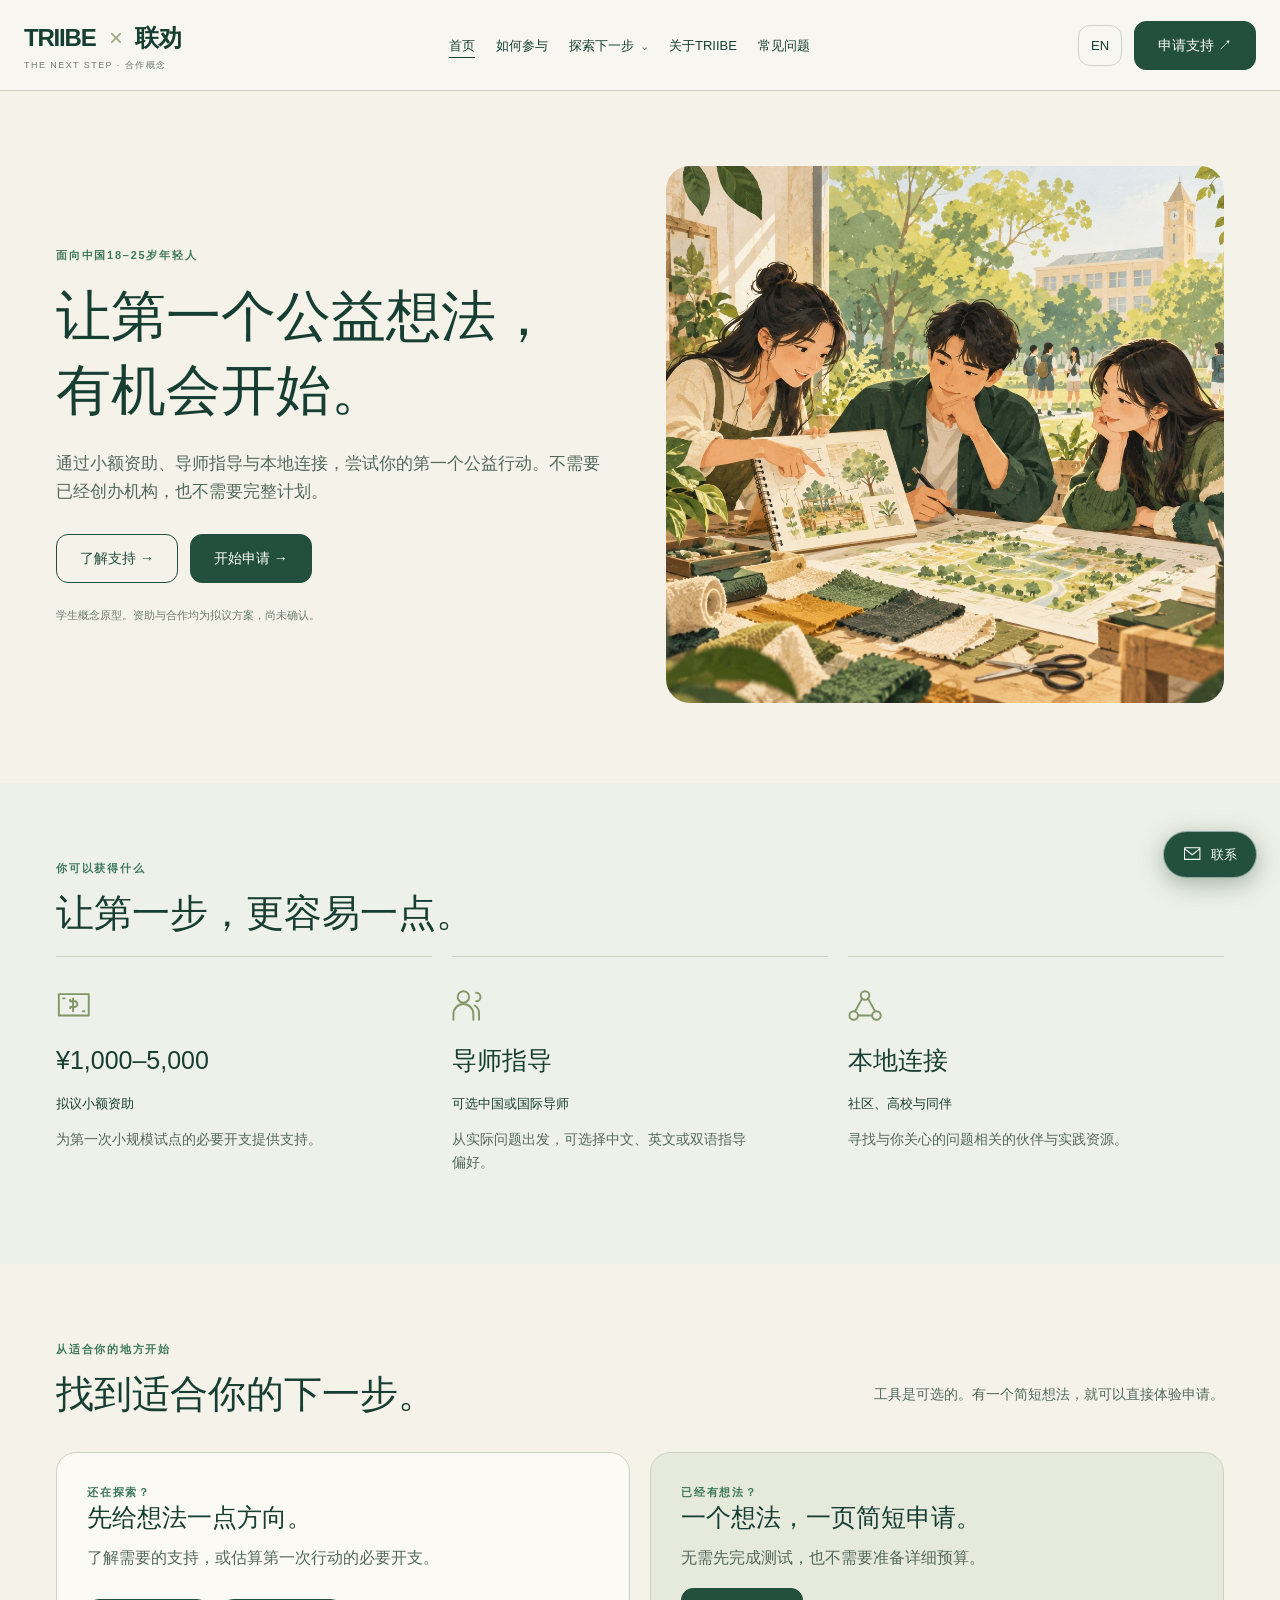
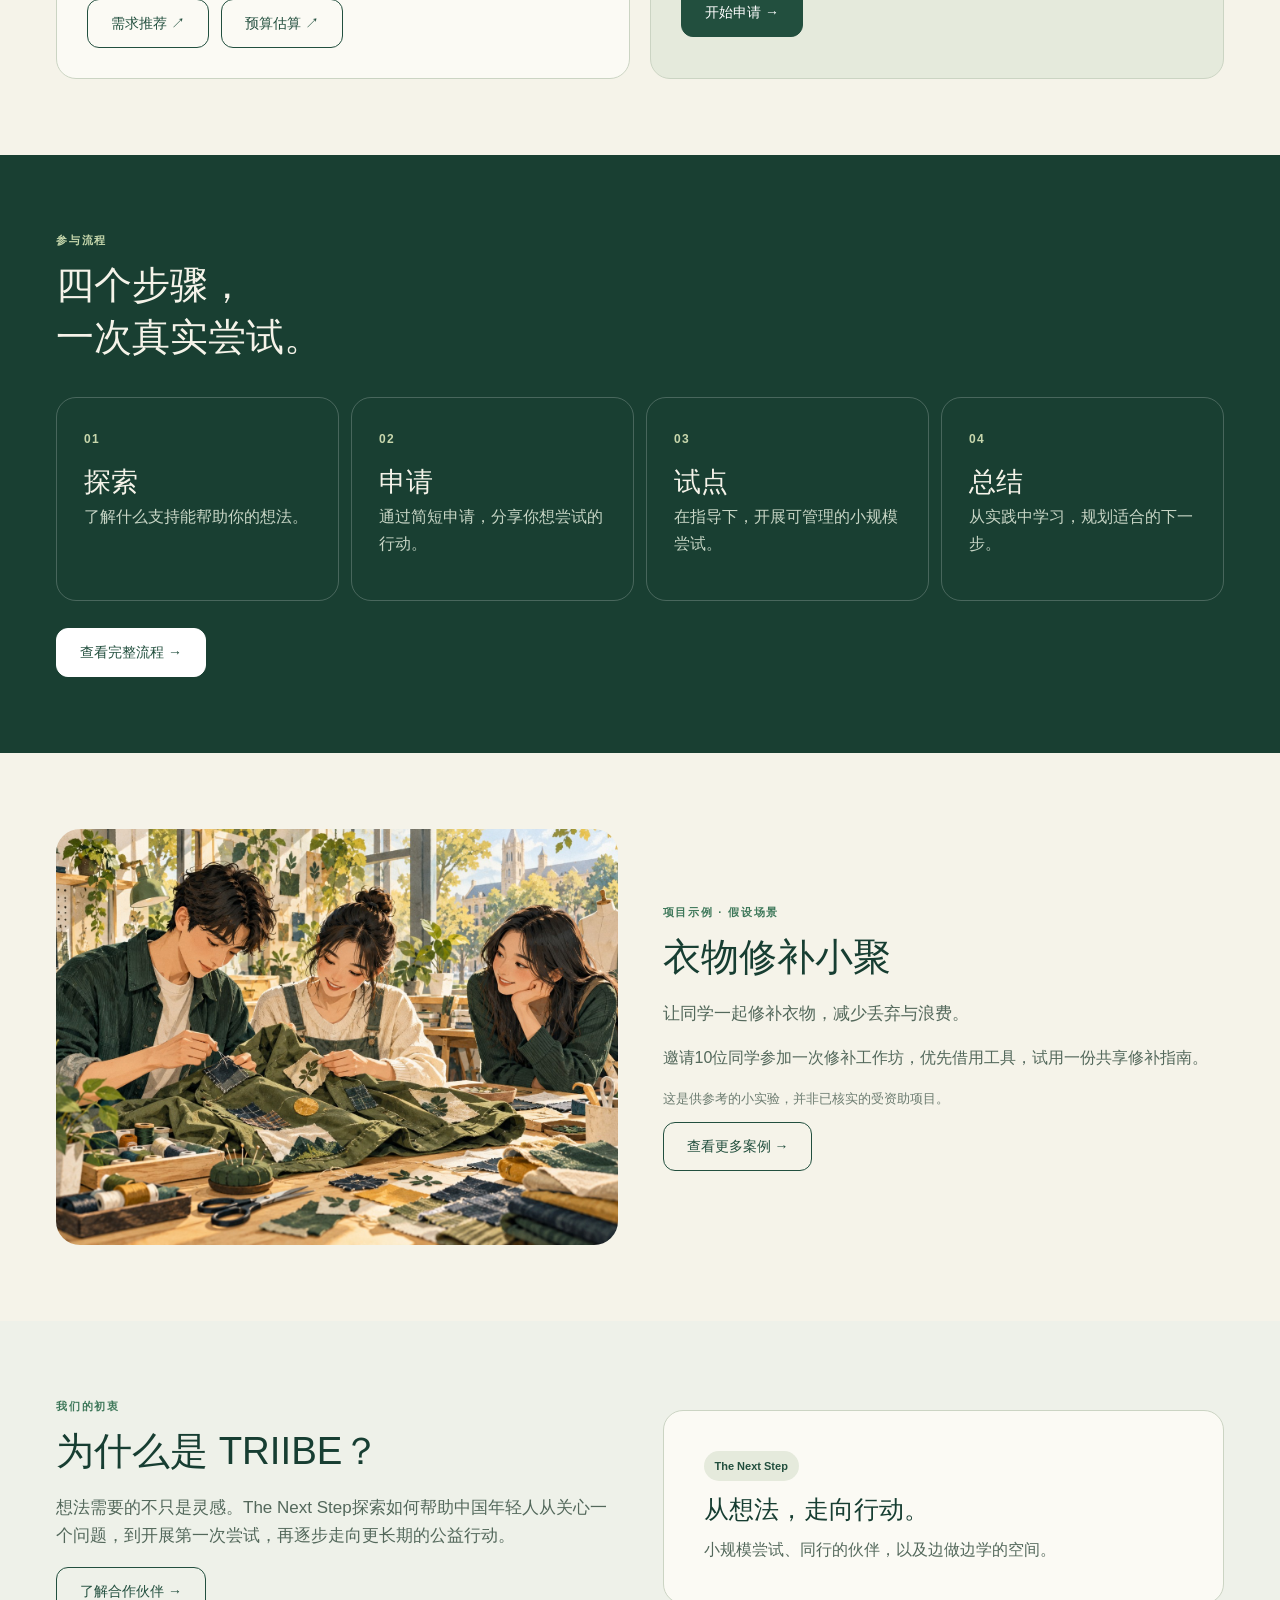
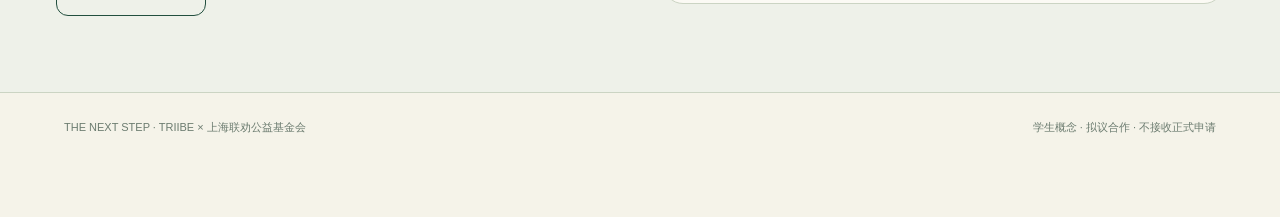
==== commit c64e9f2d: "Add files via upload" ====
--- a/index.html
+++ b/index.html
@@ -1,2 +1,2 @@
 <!doctype html>
-<html lang="zh-CN"><head><meta charset="UTF-8"><meta name="viewport" content="width=device-width,initial-scale=1"><meta name="description" content="The Next Step：为中国18–25岁年轻人的第一次公益尝试探索小额资助、导师与本地连接。学生概念原型。"><title>The Next Step | TRIIBE × 联劝</title><link rel="stylesheet" href="styles.css?v=20261030-r2"></head><body><header class="header" id="site-header"></header><main id="app" tabindex="-1"></main><footer class="footer" id="site-footer"></footer><script src="app-v4.js?v=20261030-r2"></script></body></html>
+<html lang="zh-CN"><head><meta charset="UTF-8"><meta name="viewport" content="width=device-width,initial-scale=1"><meta name="description" content="The Next Step：为中国18–25岁年轻人的第一次公益尝试探索小额资助、导师与本地连接。学生概念原型。"><title>The Next Step | TRIIBE × 联劝</title><link rel="stylesheet" href="styles.css?v=20261030-photo-r3"></head><body><header class="header" id="site-header"></header><main id="app" tabindex="-1"></main><footer class="footer" id="site-footer"></footer><script src="app-v4.js?v=20261030-photo-r3"></script></body></html>
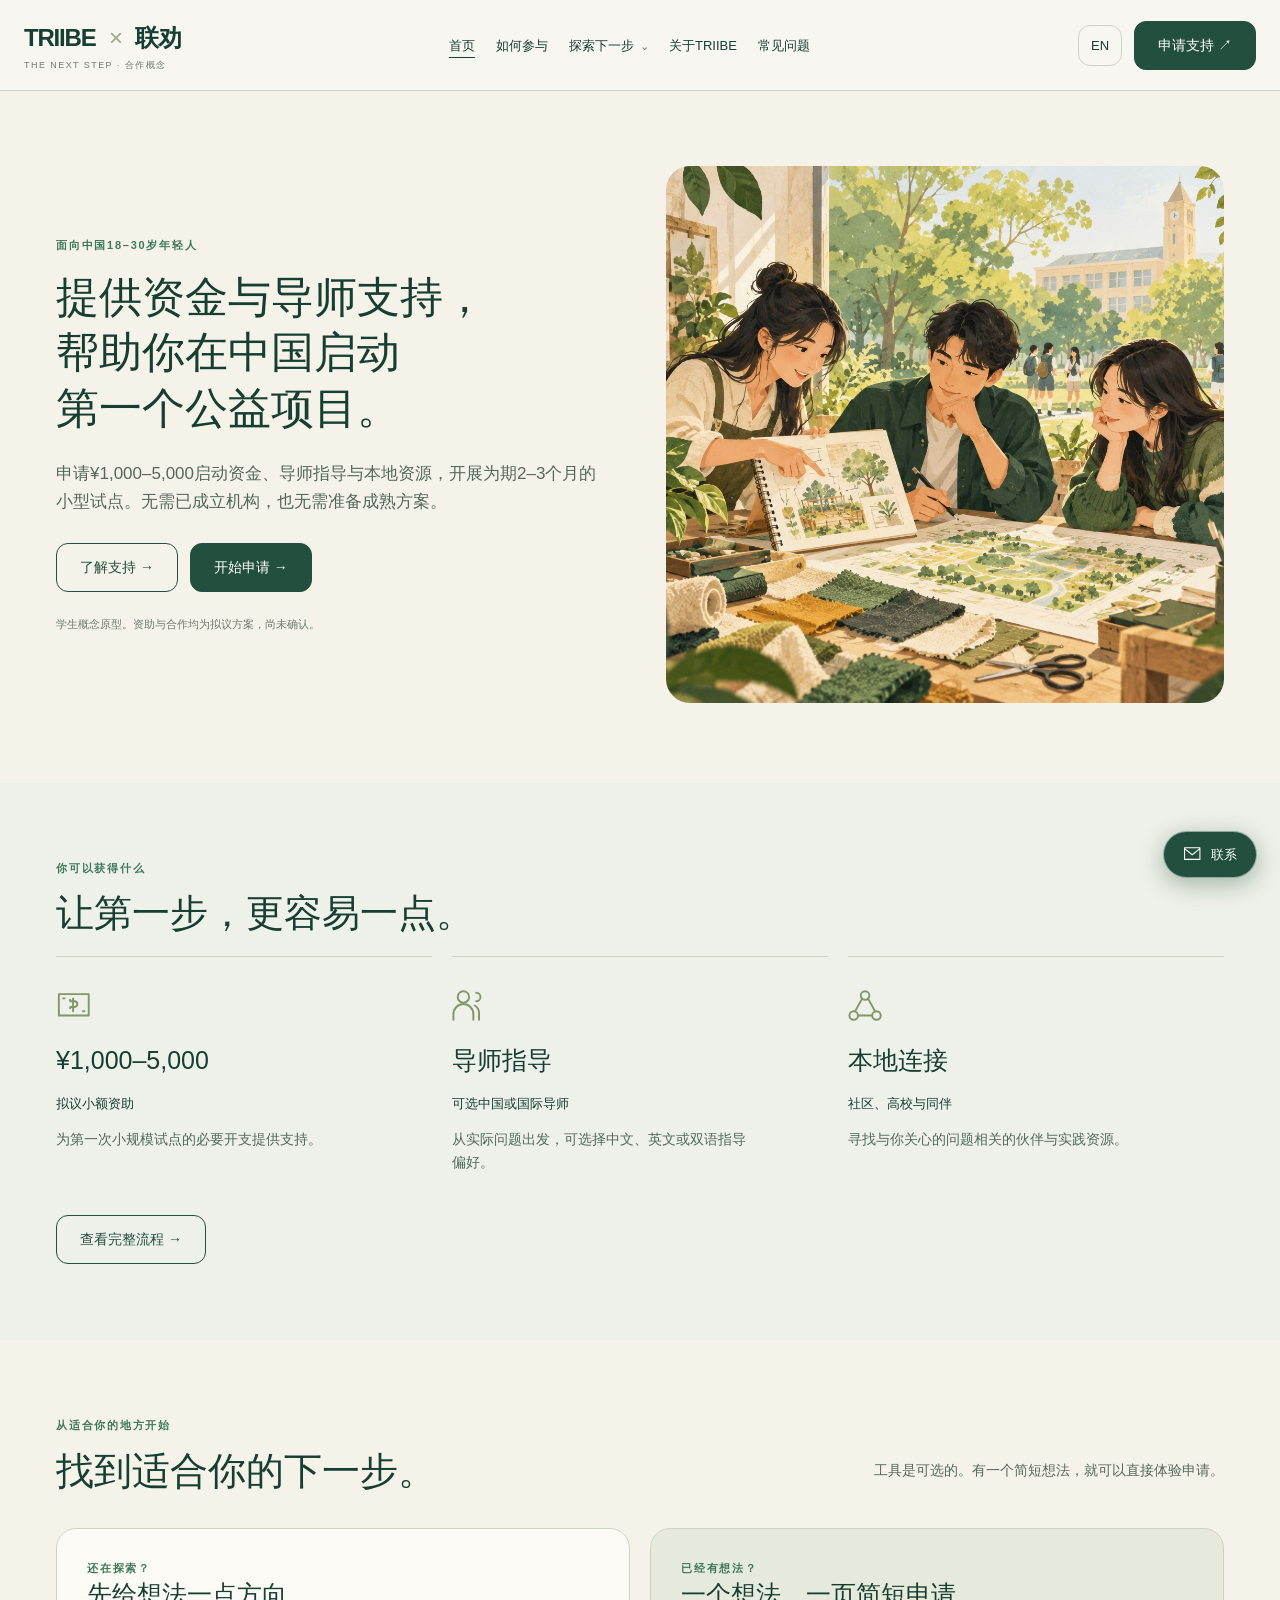
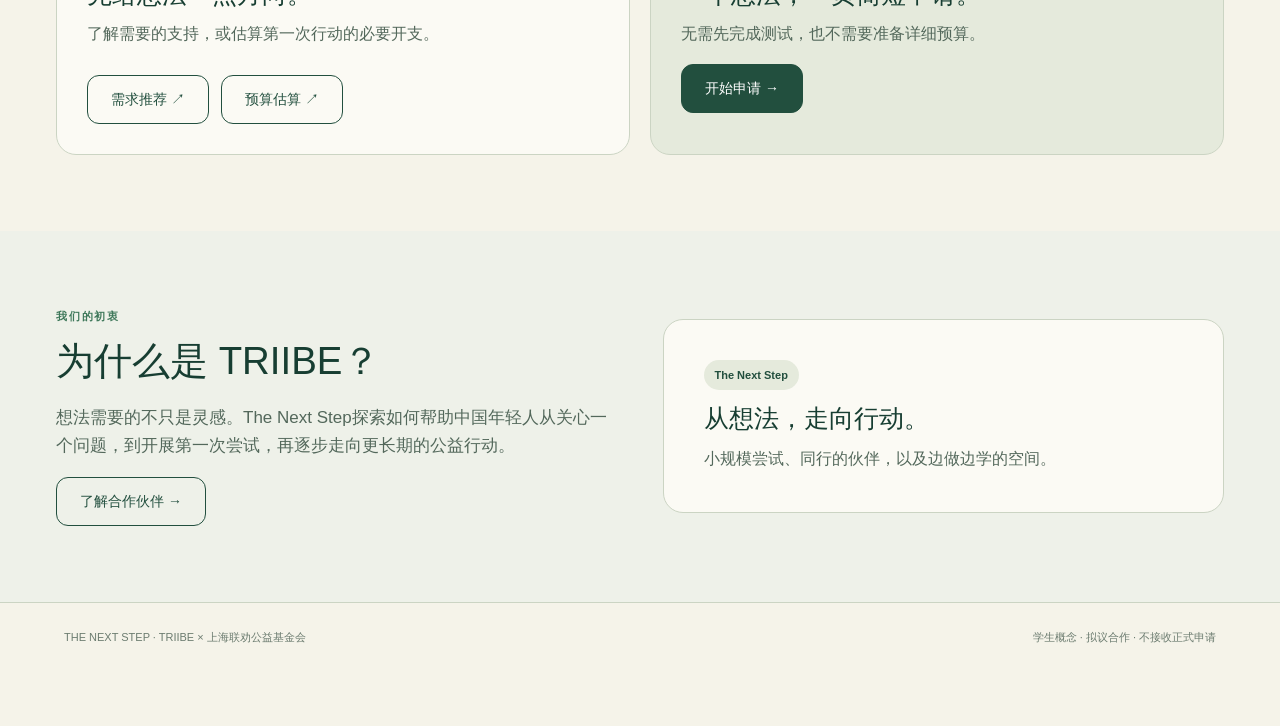
==== commit cf3b792b: "Add files via upload" ====
--- a/index.html
+++ b/index.html
@@ -1,2 +1,2 @@
 <!doctype html>
-<html lang="zh-CN"><head><meta charset="UTF-8"><meta name="viewport" content="width=device-width,initial-scale=1"><meta name="description" content="The Next Step：为中国18–25岁年轻人的第一次公益尝试探索小额资助、导师与本地连接。学生概念原型。"><title>The Next Step | TRIIBE × 联劝</title><link rel="stylesheet" href="styles.css?v=20261030-photo-r3"></head><body><header class="header" id="site-header"></header><main id="app" tabindex="-1"></main><footer class="footer" id="site-footer"></footer><script src="app-v4.js?v=20261030-photo-r3"></script></body></html>
+<html lang="zh-CN"><head><meta charset="UTF-8"><meta name="viewport" content="width=device-width,initial-scale=1"><meta name="description" content="The Next Step：为中国18–30岁年轻人的第一次公益尝试探索小额资助、导师与本地连接。学生概念原型。"><title>The Next Step | TRIIBE × 联劝</title><link rel="stylesheet" href="styles.css?v=20261104-v55"></head><body><header class="header" id="site-header"></header><main id="app" tabindex="-1"></main><footer class="footer" id="site-footer"></footer><script src="app-v4.js?v=20261104-v55"></script></body></html>
--- a/styles.css
+++ b/styles.css
@@ -13,3 +13,19 @@
 /* Softer, consistent geometry across the entire site */
 .btn,.language-toggle{border-radius:12px}.card,.mini-step,.dark .mini-step,.project-card,.founder-card,.path-card,.purpose-card{border-radius:20px}.project-card,.founder-card{overflow:hidden}.hero-art{border-radius:24px}.notice,.result,.application-time{border-radius:15px}input,select,textarea{border-radius:12px}.dropdown-links{border-radius:15px}.dropdown-links a{border-radius:9px}.pill{border-radius:50px}.budget-example{border-radius:22px}.featured-sample>img{width:100%;aspect-ratio:1.35;object-fit:cover;border-radius:24px;display:block}.purpose-card{padding:40px}.mentor-pair{gap:25px;margin-top:30px}.mentor-block{border-radius:24px;padding:45px 40px;background:#e5ebd7;min-height:300px;display:flex;flex-direction:column;align-items:start}.mentor-block h3{font-size:35px;margin:22px 0 25px}.mentor-block p{font-size:15px;line-height:1.9;margin-bottom:0}.mentor-block .pill{background:transparent;border:1px solid #adbba1;font-weight:400}.mentor-block.international{background:#173f33;color:#f4f1e7}.mentor-block.international p{color:#c3d1c2}.mentor-block.international .pill{color:#f4f1e7;border-color:#9aafa0}.collaboration-map{margin-top:38px;background:var(--paper);border:1px solid var(--line);border-radius:26px;padding:30px}.collab-row{display:grid;grid-template-columns:1fr 1fr;gap:20px}.collab-node{border:1px solid var(--line);border-radius:20px;text-align:center;padding:33px 25px;background:#fbfaf4}.collab-node h3{font-size:28px;margin:0 0 15px}.collab-node p{font-size:14px;margin:0;line-height:1.9}.collab-node.tinted{background:#e3ede4;border:0}.collab-node.program{background:#224f3e;color:#f7f5ed;border:0}.collab-node.program p{color:#d1dfce}.collab-node.youth{background:#f0f3e6}.collab-connector{display:flex;justify-content:center;align-items:center;gap:40px;padding:20px;color:#839473}.collab-connector>span{font-size:29px;line-height:1}.collab-connector p{font-size:12px;color:#7a8b71;margin:0;text-align:center}.collab-connector.single{padding:17px;font-size:23px}.path-card .link{display:inline-block;margin-top:14px;font-size:14px;font-weight:400}#project-examples{scroll-margin-top:110px}
 @media(max-width:720px){.mentor-block{padding:30px 25px;min-height:0}.mentor-block h3{font-size:29px}.collaboration-map{padding:18px;border-radius:22px}.collab-row{grid-template-columns:1fr;gap:14px}.collab-node{padding:25px 18px;border-radius:17px}.collab-node h3{font-size:25px}.collab-connector{gap:15px;padding:18px 0}.collab-connector p{font-size:11px}.purpose-card{padding:28px}.featured-sample>img{aspect-ratio:1.5}.hero-art{border-radius:20px}}
+
+/* Post-testing refinement */
+.hero h1{font-size:clamp(2.5rem,4.3vw,4.8rem);line-height:1.1}.initial-plan{border:1px solid var(--line,#cbd6c9);border-radius:20px;padding:24px;margin:28px 0}.initial-plan legend{font-size:1.25rem;font-weight:600;padding:0 8px}.initial-plan textarea{min-height:110px}.card li{margin:12px 0}.card ul{padding-left:22px}@media(max-width:600px){.initial-plan{padding:18px}.hero h1{font-size:2.5rem}}
+
+html[lang="zh-CN"] .hero h1{font-size:clamp(2rem,3.35vw,3.8rem);line-height:1.3} @media(max-width:600px){html[lang="zh-CN"] .hero h1{font-size:2rem}}
+
+.more-details{border:1px solid #cbd6c9;border-radius:24px;padding:clamp(24px,4vw,48px);background:#fcfbf6}.more-details>h2{font-family:inherit;font-size:clamp(1.5rem,2.2vw,2rem);margin-bottom:12px}.process-question{border-bottom:1px solid #dce2d6}.process-question>summary{list-style:none;cursor:pointer;display:flex;justify-content:space-between;align-items:center;gap:20px;font-size:clamp(1.1rem,1.6vw,1.35rem);font-weight:600;padding:26px 0}.process-question>summary::-webkit-details-marker{display:none}.process-question>summary:after{content:'⌄';font-size:1.4rem;color:#637767}.process-question[open]>summary:after{content:'−'}.process-question>summary:focus-visible{outline:2px solid #285843;outline-offset:5px;border-radius:6px}.answer-body{padding:0 0 24px;max-width:960px}.detail-stack{display:block}.detail-text{margin:0 0 24px;padding:0;border:0;background:transparent}.detail-text h3,.guidance-copy h3{font-family:inherit;font-size:1.15rem;margin-top:24px}.answer-body p{margin:12px 0}.answer-body li{margin:10px 0}.answer-body ul{padding-left:22px}.details-footer{text-align:right;padding-top:24px}.page-apply{margin-top:32px}
+
+/* Rounded cards inside the collapsed answers */
+.more-details .answer-body{max-width:none;padding-top:8px}.more-details .detail-text,.more-details .guidance-copy{background:#fffef9;border:1px solid #cbd6c9;border-radius:20px;padding:28px;margin:0 0 24px;min-width:0}.more-details .detail-text h3,.more-details .guidance-copy h3{margin-top:0;font-size:1.25rem}.more-details .detail-stack{display:grid;gap:20px;margin-bottom:24px}.more-details .detail-stack>.detail-text{margin:0}.more-details .detail-grid2{grid-template-columns:repeat(2,minmax(0,1fr))}.more-details .detail-grid3{grid-template-columns:repeat(3,minmax(0,1fr))}.more-details .mentor-local{background:#e5ebd8}.more-details .mentor-international{background:#194638;color:#faf8ec;border-color:#194638}.more-details .mentor-international p{color:#d9e4da}.more-details .mentor-international .pill{background:transparent;color:#f3f5e9;border:1px solid #a6c0ae}.more-details .detail-text .pill{margin-bottom:20px}.more-details .answer-body>.detail-text{margin-top:24px}.more-details .line-icon{margin-bottom:20px}@media(max-width:800px){.more-details .detail-grid2,.more-details .detail-grid3{grid-template-columns:1fr}.more-details .detail-text,.more-details .guidance-copy{padding:22px}}
+
+/* Homepage entrance, repeated naturally when the route is rendered. */
+@keyframes home-rise{from{opacity:0;transform:translateY(20px)}to{opacity:1;transform:translateY(0)}}
+@keyframes home-art-reveal{from{opacity:0;transform:translateY(14px) scale(.985)}to{opacity:1;transform:translateY(0) scale(1)}}
+.home-entry .hero-grid>div>.eyebrow{animation:home-rise .6s ease-out both}.home-entry h1{animation:home-rise .75s ease-out .1s both}.home-entry .lead{animation:home-rise .7s ease-out .22s both}.home-entry .actions{animation:home-rise .65s ease-out .34s both}.home-entry .concept-note{animation:home-rise .6s ease-out .42s both}.home-entry .hero-art{animation:home-art-reveal .95s ease-out .16s both}
+@media(prefers-reduced-motion:reduce){.home-entry .hero-grid>div>.eyebrow,.home-entry h1,.home-entry .lead,.home-entry .actions,.home-entry .concept-note,.home-entry .hero-art{animation:none;opacity:1;transform:none}}
